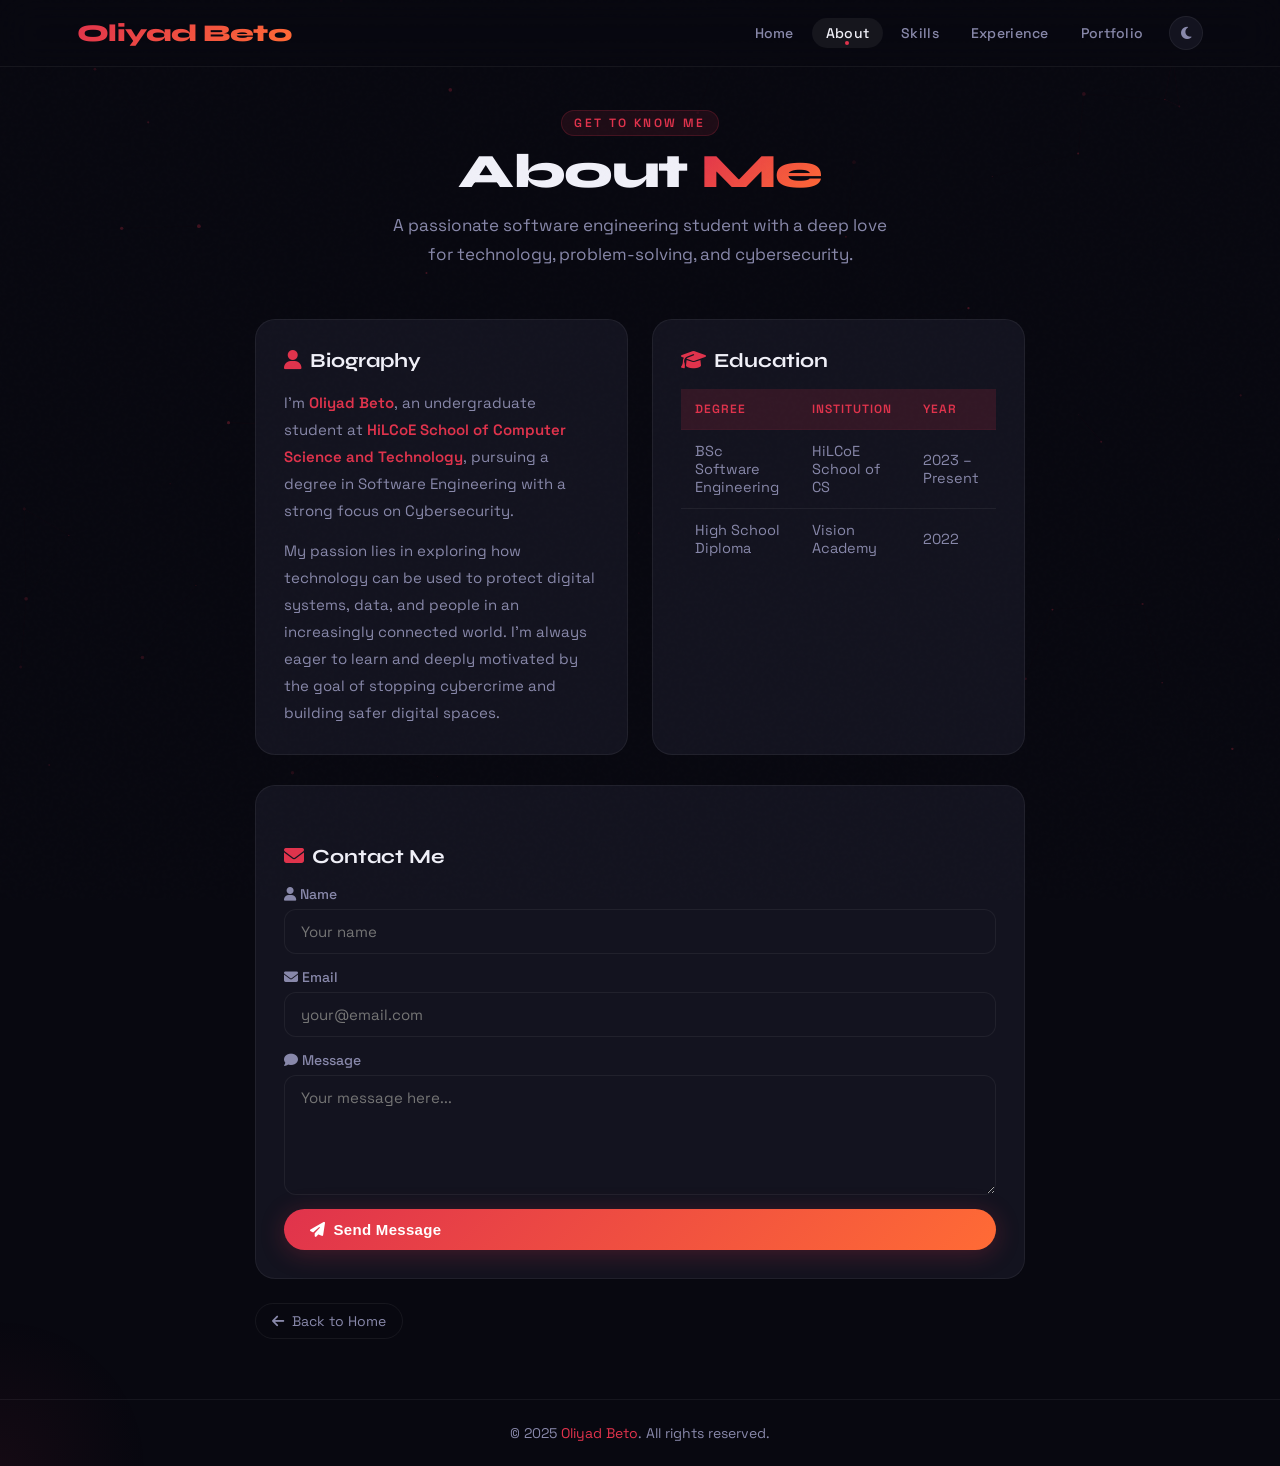
==== about.html @ 138023f1 "Initial commit - portfolio website" ====
<!DOCTYPE html>
<html lang="en">
<head>
  <meta charset="UTF-8">
  <meta name="viewport" content="width=device-width, initial-scale=1.0">
  <title>About — Oliyad Beto</title>
  <link rel="stylesheet" href="https://cdnjs.cloudflare.com/ajax/libs/font-awesome/6.4.2/css/all.min.css">
  <link rel="stylesheet" href="style.css">
</head>
<body>

<canvas id="particles-canvas"></canvas>

<header id="main-header">
  <a href="index.html" class="logo">Oliyad Beto</a>
  <nav>
    <a href="index.html">Home</a>
    <a href="about.html" class="active">About</a>
    <a href="skills.html">Skills</a>
    <a href="experience.html">Experience</a>
    <a href="portfolio.html">Portfolio</a>
    <button class="toggle-mode-btn" id="theme-toggle" aria-label="Toggle theme">
      <i class="fa-solid fa-moon"></i>
    </button>
  </nav>
</header>

<main>
  <div class="page-section">
    <div class="page-header">
      <span class="tag">Get to know me</span>
      <h1>About <span>Me</span></h1>
      <p>A passionate software engineering student with a deep love for technology, problem-solving, and cybersecurity.</p>
    </div>

    <div class="bio-edu-grid">
      <div class="card reveal" style="animation-delay:0.1s">
        <h2><i class="fa-solid fa-user"></i> Biography</h2>
        <p>I'm <span class="highlight">Oliyad Beto</span>, an undergraduate student at <span class="highlight">HiLCoE School of Computer Science and Technology</span>, pursuing a degree in Software Engineering with a strong focus on Cybersecurity.</p>
        <br>
        <p>My passion lies in exploring how technology can be used to protect digital systems, data, and people in an increasingly connected world. I'm always eager to learn and deeply motivated by the goal of stopping cybercrime and building safer digital spaces.</p>
      </div>

      <div class="card reveal" style="animation-delay:0.2s">
        <h2><i class="fa-solid fa-graduation-cap"></i> Education</h2>
        <table>
          <thead>
            <tr><th>Degree</th><th>Institution</th><th>Year</th></tr>
          </thead>
          <tbody>
            <tr>
              <td>BSc Software Engineering</td>
              <td>HiLCoE School of CS</td>
              <td>2023 – Present</td>
            </tr>
            <tr>
              <td>High School Diploma</td>
              <td>Vision Academy</td>
              <td>2022</td>
            </tr>
          </tbody>
        </table>
      </div>
    </div>

    <div class="card reveal" style="animation-delay:0.3s">
      <h2 class="contact-title"><i class="fa-solid fa-envelope"></i> Contact Me</h2>
      <form action="#" method="post" class="contact-form">
        <label for="name"><i class="fa-solid fa-user"></i> Name</label>
        <input type="text" id="name" name="name" placeholder="Your name" required>

        <label for="email"><i class="fa-solid fa-envelope"></i> Email</label>
        <input type="email" id="email" name="email" placeholder="your@email.com" required>

        <label for="message"><i class="fa-solid fa-comment"></i> Message</label>
        <textarea id="message" name="message" placeholder="Your message here..." required></textarea>

        <button type="submit" class="btn btn-primary" style="border:none; cursor:pointer;">
          <i class="fa-solid fa-paper-plane"></i> Send Message
        </button>
      </form>
    </div>

    <a href="index.html" class="back-btn"><i class="fa-solid fa-arrow-left"></i> Back to Home</a>
  </div>
</main>

<footer>
  <p>&copy; 2025 <span>Oliyad Beto</span>. All rights reserved.</p>
</footer>

<script src="app.js"></script>
</body>
</html>
---- style.css ----
@import url('https://fonts.googleapis.com/css2?family=Space+Grotesk:wght@300;400;500;600;700&family=Syne:wght@400;600;700;800&display=swap');

*, *::before, *::after {
  margin: 0; padding: 0;
  box-sizing: border-box;
  text-decoration: none;
  border: none; outline: none;
}

:root {
  --bg: #080810;
  --surface: #0f0f1a;
  --card: #13131f;
  --border: rgba(255,255,255,0.06);
  --accent: #e0334c;
  --accent2: #ff6b35;
  --accent-glow: rgba(224,51,76,0.25);
  --text: #f0f0f8;
  --text-muted: #8888aa;
  --grad: linear-gradient(135deg, #e0334c, #ff6b35);
}

html { scroll-behavior: smooth; font-size: 62.5%; }

body {
  background: var(--bg);
  color: var(--text);
  font-family: 'Space Grotesk', sans-serif;
  min-height: 100vh;
  overflow-x: hidden;
}

/* ── CANVAS PARTICLES ── */
#particles-canvas {
  position: fixed;
  top: 0; left: 0;
  width: 100%; height: 100%;
  pointer-events: none;
  z-index: 0;
  opacity: 0.45;
}

/* ── NOISE OVERLAY ── */
body::before {
  content: '';
  position: fixed;
  inset: 0;
  background-image: url("data:image/svg+xml,%3Csvg viewBox='0 0 256 256' xmlns='http://www.w3.org/2000/svg'%3E%3Cfilter id='noise'%3E%3CfeTurbulence type='fractalNoise' baseFrequency='0.9' numOctaves='4' stitchTiles='stitch'/%3E%3C/filter%3E%3Crect width='100%25' height='100%25' filter='url(%23noise)' opacity='0.04'/%3E%3C/svg%3E");
  pointer-events: none;
  z-index: 1;
  opacity: 0.3;
}

/* ── HEADER ── */
header {
  position: fixed;
  top: 0; left: 0; width: 100%;
  padding: 1.6rem 6%;
  background: rgba(8,8,16,0.75);
  backdrop-filter: blur(20px);
  -webkit-backdrop-filter: blur(20px);
  border-bottom: 1px solid var(--border);
  display: flex;
  justify-content: space-between;
  align-items: center;
  z-index: 1000;
  transition: padding 0.3s;
}

header.scrolled {
  padding: 1.2rem 6%;
  background: rgba(8,8,16,0.95);
}

.logo {
  font-family: 'Syne', sans-serif;
  font-size: 2.4rem;
  font-weight: 800;
  background: var(--grad);
  -webkit-background-clip: text;
  -webkit-text-fill-color: transparent;
  background-clip: text;
  letter-spacing: -0.02em;
  cursor: pointer;
  transition: opacity 0.2s;
}
.logo:hover { opacity: 0.85; }

nav {
  display: flex;
  align-items: center;
  gap: 0.4rem;
}

nav a {
  font-size: 1.4rem;
  font-weight: 500;
  color: var(--text-muted);
  padding: 0.6rem 1.4rem;
  border-radius: 3rem;
  letter-spacing: 0.02em;
  transition: color 0.25s, background 0.25s;
  position: relative;
}

nav a:hover, nav a.active {
  color: var(--text);
  background: rgba(255,255,255,0.06);
}

nav a.active::after {
  content: '';
  position: absolute;
  bottom: 0.3rem; left: 50%;
  transform: translateX(-50%);
  width: 4px; height: 4px;
  background: var(--accent);
  border-radius: 50%;
}

/* ── TOGGLE BTN ── */
.toggle-mode-btn {
  display: inline-flex;
  justify-content: center;
  align-items: center;
  width: 3.4rem; height: 3.4rem;
  background: var(--card);
  color: var(--text-muted);
  border: 1px solid var(--border);
  border-radius: 50%;
  font-size: 1.4rem;
  cursor: pointer;
  margin-left: 0.8rem;
  transition: all 0.25s;
}
.toggle-mode-btn:hover {
  border-color: var(--accent);
  color: var(--accent);
  transform: rotate(20deg);
}

/* ── SECTIONS ── */
section { position: relative; z-index: 2; }

/* ── HOME ── */
.home {
  min-height: 100vh;
  display: flex;
  justify-content: center;
  align-items: center;
  gap: 8rem;
  padding: 10rem 9% 6rem;
}

.home-img {
  flex-shrink: 0;
  position: relative;
}

.home-img::before {
  content: '';
  position: absolute;
  inset: -12px;
  border-radius: 50%;
  background: conic-gradient(from 0deg, var(--accent), var(--accent2), transparent, var(--accent));
  animation: spin-ring 4s linear infinite;
  z-index: -1;
}

.home-img::after {
  content: '';
  position: absolute;
  inset: -2px;
  border-radius: 50%;
  background: var(--bg);
  z-index: -1;
}

@keyframes spin-ring {
  to { transform: rotate(360deg); }
}

.home-img img {
  width: 30rem;
  height: 30rem;
  border-radius: 50%;
  object-fit: cover;
  object-position: center top;
  display: block;
  filter: brightness(1.05) contrast(1.05);
  animation: float 6s ease-in-out infinite;
}

@keyframes float {
  0%, 100% { transform: translateY(0); }
  50% { transform: translateY(-14px); }
}

.home-content { max-width: 580px; }

.home-content .eyebrow {
  font-size: 1.2rem;
  letter-spacing: 0.22em;
  text-transform: uppercase;
  color: var(--accent);
  font-weight: 600;
  margin-bottom: 1.2rem;
  opacity: 0;
  animation: fadeUp 0.6s 0.2s forwards;
}

.home-content h1 {
  font-family: 'Syne', sans-serif;
  font-size: 5.6rem;
  font-weight: 800;
  line-height: 1.1;
  letter-spacing: -0.03em;
  margin-bottom: 1.6rem;
  opacity: 0;
  animation: fadeUp 0.6s 0.35s forwards;
}

.home-content h1 span { background: var(--grad); -webkit-background-clip: text; -webkit-text-fill-color: transparent; background-clip: text; }

.text {
  font-family: 'Syne', sans-serif;
  font-size: 2.4rem;
  font-weight: 600;
  margin-bottom: 2rem;
  color: var(--text-muted);
  opacity: 0;
  animation: fadeUp 0.6s 0.5s forwards;
}

.text span { color: var(--text); }
.text span::before {
  content: 'UI/UX Designer';
  color: var(--accent);
  animation: words 20s infinite;
}

@keyframes words {
  0%,18%   { content: 'UI/UX Designer'; }
  20%,38%  { content: 'Software Engineer'; }
  40%,58%  { content: 'Web Developer'; }
  60%,78%  { content: 'Aspiring Developer'; }
  80%,100% { content: 'Freelancer'; }
}

.home-content p {
  font-size: 1.6rem;
  line-height: 1.7;
  color: var(--text-muted);
  margin-bottom: 1rem;
  opacity: 0;
  animation: fadeUp 0.6s 0.65s forwards;
}

.info-grid {
  display: grid;
  grid-template-columns: 1fr 1fr;
  gap: 0.8rem 2rem;
  margin: 2rem 0;
  opacity: 0;
  animation: fadeUp 0.6s 0.8s forwards;
}

.info-item {
  display: flex;
  align-items: center;
  gap: 0.8rem;
  font-size: 1.4rem;
  color: var(--text-muted);
}

.info-item i { color: var(--accent); font-size: 1.4rem; width: 1.6rem; }
.info-item a { color: var(--text-muted); transition: color 0.2s; }
.info-item a:hover { color: var(--accent); }

.skill-pills {
  display: flex;
  flex-wrap: wrap;
  gap: 0.8rem;
  margin: 2rem 0;
  opacity: 0;
  animation: fadeUp 0.6s 0.95s forwards;
}

.pill {
  display: inline-flex;
  align-items: center;
  gap: 0.6rem;
  padding: 0.5rem 1.2rem;
  background: rgba(224,51,76,0.1);
  border: 1px solid rgba(224,51,76,0.2);
  border-radius: 3rem;
  font-size: 1.3rem;
  color: var(--text);
  transition: all 0.25s;
}
.pill:hover { background: rgba(224,51,76,0.2); border-color: var(--accent); transform: translateY(-2px); }
.pill i { color: var(--accent); font-size: 1.4rem; }

.icons {
  display: flex;
  gap: 1.2rem;
  margin: 2rem 0;
  opacity: 0;
  animation: fadeUp 0.6s 1.1s forwards;
}

.icons a {
  display: inline-flex;
  justify-content: center;
  align-items: center;
  width: 4.2rem; height: 4.2rem;
  background: var(--card);
  border: 1px solid var(--border);
  border-radius: 50%;
  font-size: 1.8rem;
  color: var(--text-muted);
  transition: all 0.3s;
}
.icons a:hover {
  background: var(--accent);
  border-color: var(--accent);
  color: white;
  transform: translateY(-4px);
  box-shadow: 0 8px 24px var(--accent-glow);
}

.btn-group {
  display: flex;
  gap: 1.2rem;
  flex-wrap: wrap;
  opacity: 0;
  animation: fadeUp 0.6s 1.25s forwards;
}

.btn {
  display: inline-flex;
  align-items: center;
  gap: 0.8rem;
  padding: 1.2rem 2.6rem;
  font-size: 1.5rem;
  font-weight: 600;
  border-radius: 4rem;
  cursor: pointer;
  transition: all 0.3s;
  letter-spacing: 0.02em;
}

.btn-primary {
  background: var(--grad);
  color: white;
  box-shadow: 0 4px 24px var(--accent-glow);
}
.btn-primary:hover { transform: translateY(-3px); box-shadow: 0 8px 32px var(--accent-glow); opacity: 0.9; }

.btn-outline {
  background: transparent;
  color: var(--text);
  border: 1px solid var(--border);
}
.btn-outline:hover { border-color: var(--accent); color: var(--accent); transform: translateY(-3px); }

/* ── INNER PAGES ── */
.page-section {
  min-height: 100vh;
  padding: 11rem 9% 6rem;
  max-width: 1000px;
  margin: 0 auto;
}

.page-header {
  text-align: center;
  margin-bottom: 5rem;
  opacity: 0;
  animation: fadeUp 0.7s 0.1s forwards;
}

.page-header .tag {
  display: inline-block;
  font-size: 1.2rem;
  letter-spacing: 0.2em;
  text-transform: uppercase;
  color: var(--accent);
  font-weight: 600;
  margin-bottom: 1rem;
  padding: 0.4rem 1.2rem;
  background: rgba(224,51,76,0.1);
  border-radius: 3rem;
  border: 1px solid rgba(224,51,76,0.2);
}

.page-header h1 {
  font-family: 'Syne', sans-serif;
  font-size: 4.8rem;
  font-weight: 800;
  letter-spacing: -0.03em;
  line-height: 1.1;
  margin-bottom: 1.2rem;
}

.page-header h1 span { background: var(--grad); -webkit-background-clip: text; -webkit-text-fill-color: transparent; background-clip: text; }

.page-header p { font-size: 1.7rem; color: var(--text-muted); max-width: 520px; margin: 0 auto; line-height: 1.7; }

/* ── CARDS ── */
.card {
  background: var(--card);
  border: 1px solid var(--border);
  border-radius: 2rem;
  padding: 2.8rem;
  transition: transform 0.3s, border-color 0.3s, box-shadow 0.3s;
  opacity: 0;
  animation: fadeUp 0.6s forwards;
}
.card:hover {
  transform: translateY(-6px);
  border-color: rgba(224,51,76,0.3);
  box-shadow: 0 20px 60px rgba(0,0,0,0.3);
}

/* ── ABOUT ── */
.bio-edu-grid {
  display: grid;
  grid-template-columns: 1fr 1fr;
  gap: 2.4rem;
  margin-bottom: 3rem;
}

.card h2 {
  font-family: 'Syne', sans-serif;
  font-size: 2rem;
  font-weight: 700;
  color: var(--text);
  margin-bottom: 1.6rem;
  display: flex;
  align-items: center;
  gap: 0.8rem;
}
.card h2 i { color: var(--accent); }

.card p {
  font-size: 1.5rem;
  line-height: 1.8;
  color: var(--text-muted);
}

.highlight { color: var(--accent); font-weight: 600; }

/* ── TABLE ── */
table {
  width: 100%;
  border-collapse: collapse;
  font-size: 1.4rem;
}

th {
  background: rgba(224,51,76,0.15);
  color: var(--accent);
  font-weight: 600;
  text-align: left;
  padding: 1.2rem 1.4rem;
  font-size: 1.2rem;
  letter-spacing: 0.08em;
  text-transform: uppercase;
  border-bottom: 1px solid rgba(224,51,76,0.2);
}

td {
  padding: 1.2rem 1.4rem;
  color: var(--text-muted);
  border-bottom: 1px solid var(--border);
  font-size: 1.45rem;
}

tr:last-child td { border-bottom: none; }
tr:hover td { background: rgba(255,255,255,0.02); color: var(--text); }

/* ── CONTACT FORM ── */
.contact-title {
  font-family: 'Syne', sans-serif;
  font-size: 2.4rem;
  font-weight: 700;
  color: var(--text);
  margin: 3rem 0 1.6rem;
  display: flex;
  align-items: center;
  gap: 0.8rem;
}
.contact-title i { color: var(--accent); }

.contact-form {
  display: flex;
  flex-direction: column;
  gap: 1.4rem;
}

.contact-form label {
  font-size: 1.4rem;
  color: var(--text-muted);
  font-weight: 500;
  margin-bottom: -0.8rem;
}

.contact-form input,
.contact-form textarea {
  padding: 1.2rem 1.6rem;
  background: var(--card);
  border: 1px solid var(--border);
  border-radius: 1.2rem;
  font-size: 1.5rem;
  color: var(--text);
  font-family: 'Space Grotesk', sans-serif;
  transition: border-color 0.25s, box-shadow 0.25s;
  resize: vertical;
}
.contact-form input:focus,
.contact-form textarea:focus {
  border-color: var(--accent);
  box-shadow: 0 0 0 3px var(--accent-glow);
}
.contact-form textarea { min-height: 120px; }

/* ── SKILLS ── */
.skills-grid-2col {
  display: grid;
  grid-template-columns: 1fr 1fr;
  gap: 2.4rem;
  margin-bottom: 3rem;
}

.skill-list { list-style: none; }
.skill-list li {
  display: flex;
  align-items: center;
  gap: 1rem;
  padding: 1rem 0;
  font-size: 1.5rem;
  color: var(--text-muted);
  border-bottom: 1px solid var(--border);
  transition: color 0.2s;
}
.skill-list li:hover { color: var(--text); }
.skill-list li i { color: var(--accent); font-size: 1.8rem; width: 2.4rem; }

.skill-bar-wrap { margin-bottom: 2rem; }
.skill-bar-wrap .label {
  display: flex;
  justify-content: space-between;
  font-size: 1.4rem;
  font-weight: 500;
  color: var(--text);
  margin-bottom: 0.8rem;
}
.bar-track {
  width: 100%; height: 6px;
  background: rgba(255,255,255,0.06);
  border-radius: 3px;
  overflow: hidden;
}
.bar-fill {
  height: 100%;
  border-radius: 3px;
  background: var(--grad);
  width: 0;
  transition: width 1.2s cubic-bezier(.4,0,.2,1);
}

/* ── PORTFOLIO / PROJECTS ── */
.project-grid {
  display: grid;
  grid-template-columns: repeat(2, 1fr);
  gap: 2.4rem;
}

.project-card {
  background: var(--card);
  border: 1px solid var(--border);
  border-radius: 2rem;
  overflow: hidden;
  transition: transform 0.3s, border-color 0.3s, box-shadow 0.3s;
  opacity: 0;
  animation: fadeUp 0.6s forwards;
}
.project-card:hover {
  transform: translateY(-8px);
  border-color: rgba(224,51,76,0.35);
  box-shadow: 0 24px 60px rgba(0,0,0,0.35);
}

.project-card .img-wrap {
  position: relative;
  overflow: hidden;
}
.project-card img {
  width: 100%; height: 200px;
  object-fit: cover;
  display: block;
  transition: transform 0.5s;
}
.project-card:hover img { transform: scale(1.06); }

.project-card .overlay {
  position: absolute;
  inset: 0;
  background: linear-gradient(to top, rgba(8,8,16,0.85), transparent);
}

.project-card .body {
  padding: 2rem 2rem 2.4rem;
}

.project-card h2 {
  font-family: 'Syne', sans-serif;
  font-size: 2rem;
  font-weight: 700;
  color: var(--text);
  margin-bottom: 0.8rem;
}

.project-card p {
  font-size: 1.45rem;
  line-height: 1.7;
  color: var(--text-muted);
  margin-bottom: 1.6rem;
}

.project-tags {
  display: flex;
  flex-wrap: wrap;
  gap: 0.6rem;
  margin-bottom: 1.6rem;
}

.tag-chip {
  font-size: 1.1rem;
  padding: 0.3rem 0.9rem;
  background: rgba(224,51,76,0.1);
  border: 1px solid rgba(224,51,76,0.2);
  border-radius: 3rem;
  color: var(--accent);
  font-weight: 500;
}

/* ── EXPERIENCE ── */
.timeline { position: relative; padding-left: 3rem; }
.timeline::before {
  content: '';
  position: absolute;
  left: 0.6rem; top: 0.4rem; bottom: 0;
  width: 2px;
  background: linear-gradient(to bottom, var(--accent), transparent);
}

.timeline-item {
  position: relative;
  margin-bottom: 3.2rem;
  opacity: 0;
  animation: fadeUp 0.6s forwards;
}

.timeline-item::before {
  content: '';
  position: absolute;
  left: -2.4rem;
  top: 0.6rem;
  width: 10px; height: 10px;
  background: var(--accent);
  border-radius: 50%;
  box-shadow: 0 0 0 4px var(--accent-glow);
}

.timeline-item .period {
  font-size: 1.2rem;
  letter-spacing: 0.1em;
  color: var(--accent);
  font-weight: 600;
  text-transform: uppercase;
  margin-bottom: 0.4rem;
}

.timeline-item h3 {
  font-family: 'Syne', sans-serif;
  font-size: 1.9rem;
  font-weight: 700;
  color: var(--text);
  margin-bottom: 0.2rem;
}

.timeline-item .company {
  font-size: 1.4rem;
  color: var(--text-muted);
  margin-bottom: 0.8rem;
}

.timeline-item p {
  font-size: 1.45rem;
  line-height: 1.7;
  color: var(--text-muted);
}

/* ── TESTIMONIALS ── */
.testimonials-grid {
  display: grid;
  grid-template-columns: 1fr 1fr;
  gap: 2rem;
  margin-top: 3rem;
}

blockquote {
  background: var(--card);
  border: 1px solid var(--border);
  border-left: 3px solid var(--accent);
  border-radius: 1.6rem;
  padding: 2rem 2.4rem;
  font-size: 1.5rem;
  line-height: 1.7;
  color: var(--text-muted);
  font-style: italic;
  transition: border-color 0.3s, transform 0.3s;
}
blockquote:hover { border-color: var(--accent); transform: translateY(-4px); }
blockquote footer {
  font-size: 1.3rem;
  color: var(--accent);
  font-style: normal;
  font-weight: 600;
  margin-top: 1rem;
  text-align: right;
}

/* ── FOOTER ── */
footer {
  position: relative;
  z-index: 2;
  text-align: center;
  padding: 2.4rem;
  border-top: 1px solid var(--border);
  font-size: 1.4rem;
  color: var(--text-muted);
}

footer span { color: var(--accent); }

/* ── BACK BTN ── */
.back-btn {
  display: inline-flex;
  align-items: center;
  gap: 0.8rem;
  font-size: 1.4rem;
  color: var(--text-muted);
  margin-top: 2.4rem;
  padding: 0.8rem 1.6rem;
  border: 1px solid var(--border);
  border-radius: 3rem;
  transition: all 0.25s;
}
.back-btn:hover { color: var(--accent); border-color: var(--accent); transform: translateX(-4px); }

/* ── ANIMATIONS ── */
@keyframes fadeUp {
  from { opacity: 0; transform: translateY(24px); }
  to   { opacity: 1; transform: translateY(0); }
}

.reveal {
  opacity: 0;
  transform: translateY(30px);
  transition: opacity 0.7s ease, transform 0.7s ease;
}
.reveal.visible {
  opacity: 1;
  transform: none;
}

/* ── LIGHT MODE ── */
body.light-mode {
  --bg: #f4f4f8;
  --surface: #ffffff;
  --card: #ffffff;
  --border: rgba(0,0,0,0.08);
  --text: #111118;
  --text-muted: #666680;
}

body.light-mode header {
  background: rgba(244,244,248,0.85);
  border-bottom-color: rgba(0,0,0,0.08);
}

body.light-mode #particles-canvas { opacity: 0.2; }

/* ── RESPONSIVE ── */
@media (max-width: 900px) {
  .home { flex-direction: column; gap: 4rem; text-align: center; padding-top: 12rem; }
  .home-img img { width: 22rem; height: 22rem; }
  .home-content h1 { font-size: 4rem; }
  .info-grid { grid-template-columns: 1fr; }
  .icons { justify-content: center; }
  .btn-group { justify-content: center; }
  .bio-edu-grid, .skills-grid-2col, .project-grid, .testimonials-grid { grid-template-columns: 1fr; }
  nav a { font-size: 1.2rem; padding: 0.5rem 1rem; }
}
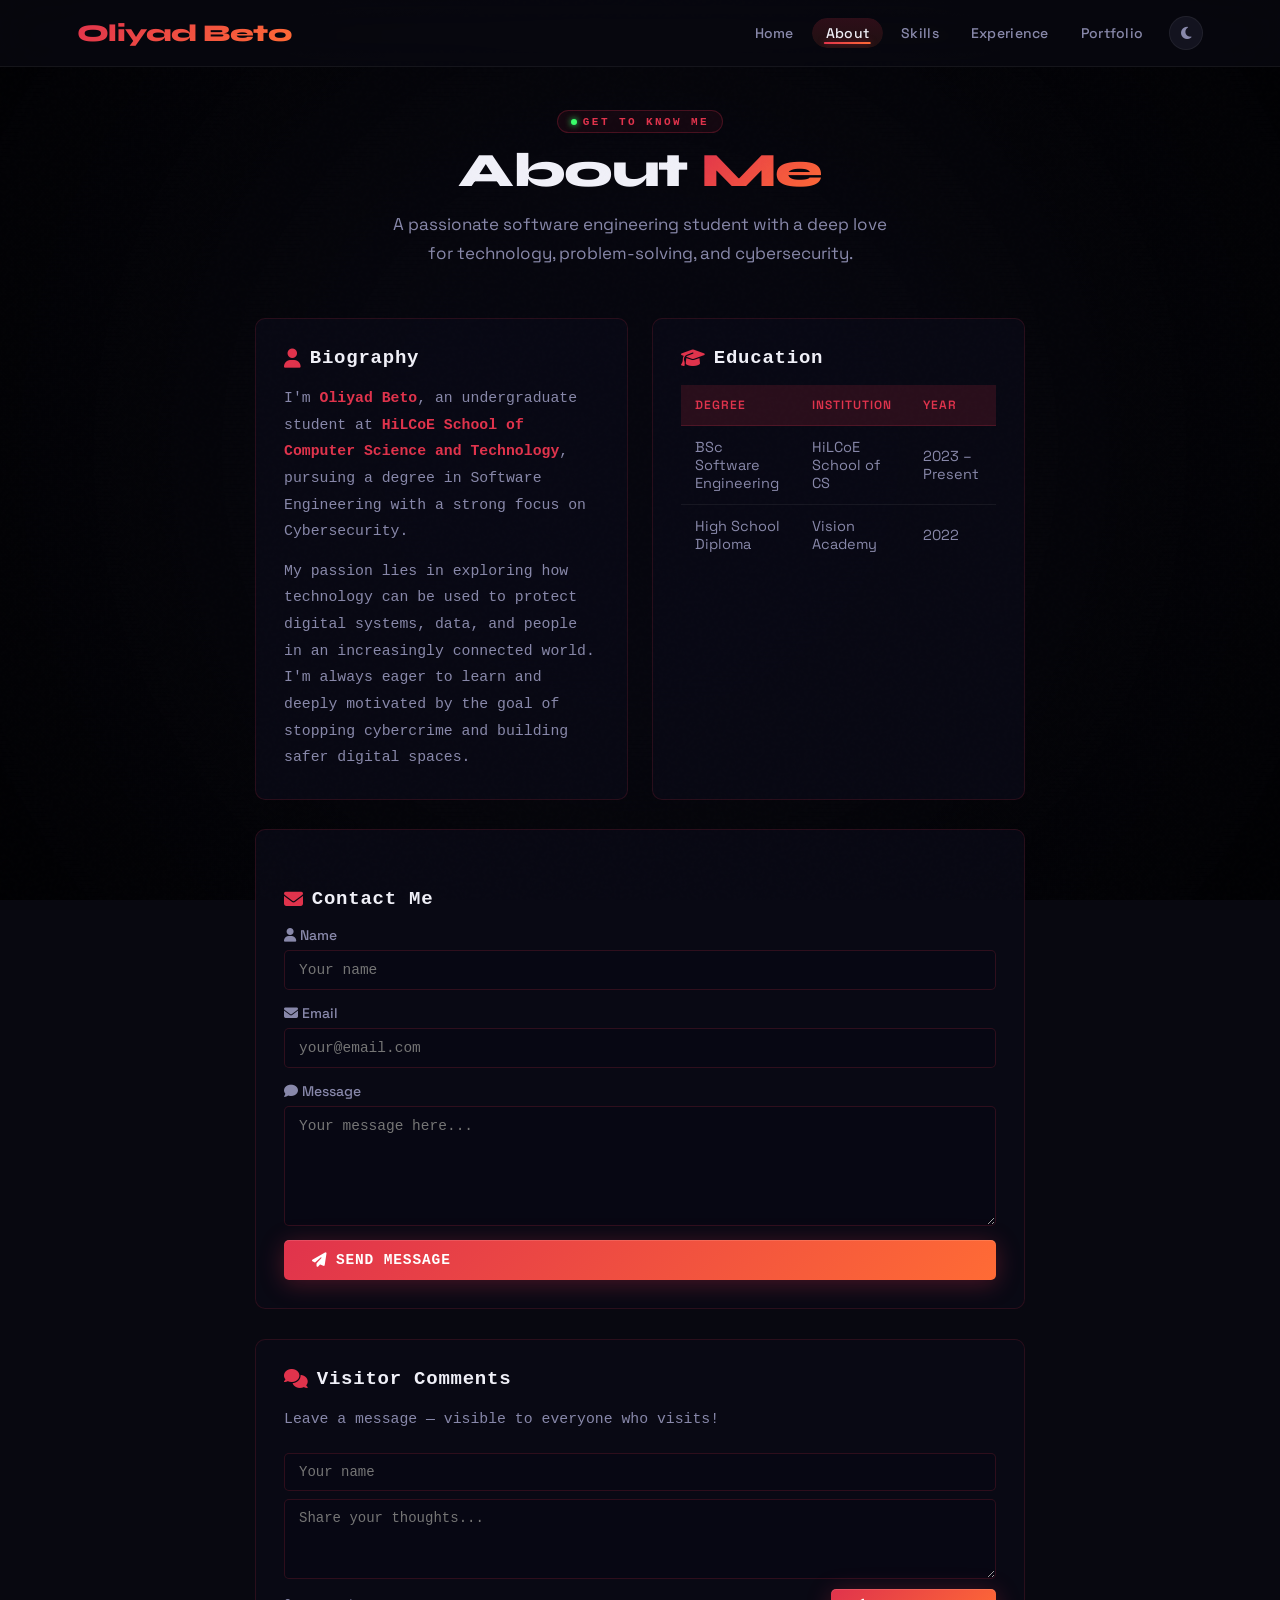
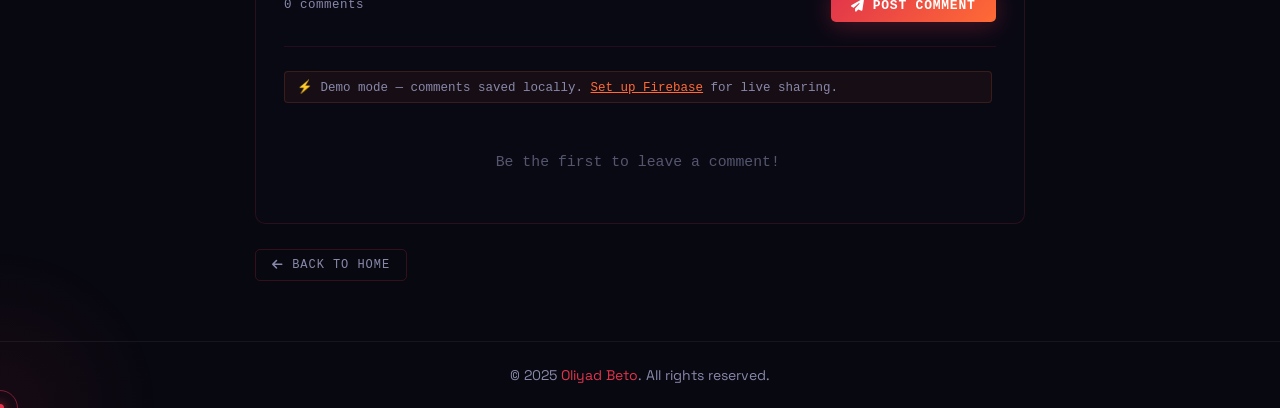
==== commit ef386a62: "Portfolio 3.0 release" ====
--- a/about.html
+++ b/about.html
@@ -81,6 +81,30 @@
       </form>
     </div>
 
+    <!-- ── LIVE COMMENTS SECTION ── -->
+    <div class="card reveal comments-section" style="animation-delay:0.4s; margin-top:3rem;">
+      <h2><i class="fa-solid fa-comments"></i> Visitor Comments</h2>
+      <p class="card-sub">Leave a message — visible to everyone who visits!</p>
+
+      <form id="comment-form" class="comment-form" autocomplete="off">
+        <div class="comment-inputs">
+          <input type="text" id="c-name" maxlength="40" placeholder="Your name" required>
+          <textarea id="c-message" maxlength="400" placeholder="Share your thoughts..." required rows="3"></textarea>
+        </div>
+        <div class="comment-form-footer">
+          <span id="comment-count" class="comment-count">0 comments</span>
+          <button type="submit" class="btn btn-primary" style="border:none; cursor:pointer; padding:0.9rem 2rem; font-size:1.3rem;">
+            <i class="fa-solid fa-paper-plane"></i> Post Comment
+          </button>
+        </div>
+        <div id="comment-status" class="comment-status" style="display:none;"></div>
+      </form>
+
+      <div id="comments-list" class="comments-list">
+        <p class="no-comments">Loading comments...</p>
+      </div>
+    </div>
+
     <a href="index.html" class="back-btn"><i class="fa-solid fa-arrow-left"></i> Back to Home</a>
   </div>
 </main>
@@ -90,5 +114,6 @@
 </footer>
 
 <script src="app.js"></script>
+<script src="comments.js"></script>
 </body>
 </html>
--- a/style.css
+++ b/style.css
@@ -30,15 +30,7 @@
   overflow-x: hidden;
 }
 
-/* ── CANVAS PARTICLES ── */
-#particles-canvas {
-  position: fixed;
-  top: 0; left: 0;
-  width: 100%; height: 100%;
-  pointer-events: none;
-  z-index: 0;
-  opacity: 0.45;
-}
+
 
 /* ── NOISE OVERLAY ── */
 body::before {
@@ -103,19 +95,45 @@
   position: relative;
 }
 
-nav a:hover, nav a.active {
-  color: var(--text);
-  background: rgba(255,255,255,0.06);
-}
-
+nav a:hover { color: var(--text); }
+nav a.active { color: var(--text); }
+
+/* Scan-fill background — sweeps top→bottom on hover */
+nav a::before {
+  content: '';
+  position: absolute;
+  inset: 0;
+  background: linear-gradient(
+    to bottom,
+    rgba(224,51,76,0.18) 0%,
+    rgba(255,107,53,0.10) 100%
+  );
+  transform: scaleY(0);
+  transform-origin: top center;
+  transition: transform 0.32s cubic-bezier(0.4, 0, 0.2, 1);
+  z-index: -1;
+  border-radius: inherit;
+}
+nav a:hover::before,
+nav a.active::before {
+  transform: scaleY(1);
+}
+
+/* Underline that slides in after the scan (delayed) */
+nav a::after {
+  content: '';
+  position: absolute;
+  bottom: 4px; left: 50%;
+  width: 0; height: 2px;
+  background: var(--grad);
+  border-radius: 2px;
+  transform: translateX(-50%);
+  transition: width 0.28s ease 0.18s;
+  box-shadow: 0 0 6px rgba(224,51,76,0.5);
+}
+nav a:hover::after,
 nav a.active::after {
-  content: '';
-  position: absolute;
-  bottom: 0.3rem; left: 50%;
-  transform: translateX(-50%);
-  width: 4px; height: 4px;
-  background: var(--accent);
-  border-radius: 50%;
+  width: 65%;
 }
 
 /* ── TOGGLE BTN ── */
@@ -152,32 +170,142 @@
   padding: 10rem 9% 6rem;
 }
 
+/* ── 3D PROFILE PICTURE ── */
 .home-img {
   flex-shrink: 0;
   position: relative;
-}
-
+  perspective: 800px;
+  cursor: pointer;
+}
+
+/* Outer spinning conic ring */
 .home-img::before {
   content: '';
   position: absolute;
-  inset: -12px;
+  inset: -18px;
   border-radius: 50%;
-  background: conic-gradient(from 0deg, var(--accent), var(--accent2), transparent, var(--accent));
-  animation: spin-ring 4s linear infinite;
-  z-index: -1;
-}
-
+  background: conic-gradient(
+    from 0deg,
+    var(--accent),
+    var(--accent2),
+    #ff9966,
+    var(--accent2),
+    var(--accent),
+    transparent 60%,
+    var(--accent)
+  );
+  animation: spin-ring 3s linear infinite;
+  z-index: 0;
+  filter: blur(2px);
+}
+
+/* Inner gap ring */
 .home-img::after {
   content: '';
   position: absolute;
-  inset: -2px;
+  inset: -4px;
   border-radius: 50%;
   background: var(--bg);
-  z-index: -1;
+  z-index: 1;
+  box-shadow:
+    inset 0 0 30px rgba(224,51,76,0.15),
+    0 0 40px rgba(224,51,76,0.12);
 }
 
 @keyframes spin-ring {
   to { transform: rotate(360deg); }
+}
+
+/* Second counter-spinning ring */
+.home-img .ring2 {
+  position: absolute;
+  inset: -32px;
+  border-radius: 50%;
+  border: 2px solid transparent;
+  background:
+    linear-gradient(var(--bg), var(--bg)) padding-box,
+    conic-gradient(from 180deg, transparent 40%, var(--accent2), var(--accent), transparent 80%) border-box;
+  animation: spin-ring-rev 5s linear infinite;
+  z-index: -1;
+}
+
+@keyframes spin-ring-rev {
+  to { transform: rotate(-360deg); }
+}
+
+/* Third pulsing glow ring */
+.home-img .ring3 {
+  position: absolute;
+  inset: -48px;
+  border-radius: 50%;
+  border: 1px solid rgba(224, 51, 76, 0.25);
+  animation: pulse-ring 2.5s ease-in-out infinite;
+  z-index: -2;
+}
+
+@keyframes pulse-ring {
+  0%, 100% { opacity: 0.3; transform: scale(1); }
+  50%       { opacity: 1;   transform: scale(1.04); box-shadow: 0 0 40px rgba(255,107,53,0.4), 0 0 80px rgba(224,51,76,0.2); }
+}
+
+/* Holographic shimmer overlay on the image */
+.home-img .shimmer-wrap {
+  position: absolute;
+  inset: 0;
+  border-radius: 50%;
+  z-index: 3;
+  overflow: hidden;
+  pointer-events: none;
+}
+
+.home-img .shimmer-wrap::before {
+  content: '';
+  position: absolute;
+  inset: -100%;
+  background: conic-gradient(
+    from 0deg,
+    transparent 0%,
+    rgba(255,255,255,0.08) 15%,
+    transparent 30%
+  );
+  animation: holo-spin 4s linear infinite;
+  border-radius: 50%;
+}
+
+@keyframes holo-spin {
+  to { transform: rotate(360deg); }
+}
+
+/* Floating orb glow beneath photo */
+.home-img .glow-orb {
+  position: absolute;
+  inset: 10px;
+  border-radius: 50%;
+  background: radial-gradient(circle at 35% 35%, rgba(255,107,53,0.28), transparent 65%),
+              radial-gradient(circle at 65% 70%, rgba(224,51,76,0.22), transparent 55%);
+  z-index: 2;
+  pointer-events: none;
+  animation: orb-breathe 4s ease-in-out infinite;
+}
+
+@keyframes orb-breathe {
+  0%, 100% { opacity: 0.6; transform: scale(0.98); }
+  50%       { opacity: 1;   transform: scale(1.02); }
+}
+
+/* 3D shadow depth */
+.home-img-inner {
+  position: relative;
+  transform-style: preserve-3d;
+  transition: transform 0.08s linear;
+  border-radius: 50%;
+  z-index: 2;
+  will-change: transform;
+  /* layered depth shadows */
+  filter:
+    drop-shadow(0 8px 16px rgba(0,0,0,0.5))
+    drop-shadow(0 20px 60px rgba(224,51,76,0.25))
+    drop-shadow(0 40px 100px rgba(255,107,53,0.15));
 }
 
 .home-img img {
@@ -187,73 +315,221 @@
   object-fit: cover;
   object-position: center top;
   display: block;
-  filter: brightness(1.05) contrast(1.05);
+  position: relative;
+  z-index: 2;
   animation: float 6s ease-in-out infinite;
+  transition: filter 0.4s ease;
 }
 
 @keyframes float {
-  0%, 100% { transform: translateY(0); }
-  50% { transform: translateY(-14px); }
+  0%, 100% { transform: translateY(0px) translateZ(0px); }
+  50%       { transform: translateY(-14px) translateZ(20px); }
 }
 
 .home-content { max-width: 580px; }
 
 .home-content .eyebrow {
-  font-size: 1.2rem;
-  letter-spacing: 0.22em;
+  display: inline-flex;
+  align-items: center;
+  gap: 0.7rem;
+  font-size: 1.1rem;
+  letter-spacing: 0.28em;
   text-transform: uppercase;
   color: var(--accent);
+  font-family: 'Courier New', monospace;
   font-weight: 600;
-  margin-bottom: 1.2rem;
+  margin-bottom: 1.8rem;
   opacity: 0;
   animation: fadeUp 0.6s 0.2s forwards;
+  background: rgba(224,51,76,0.06);
+  border: 1px solid rgba(224,51,76,0.2);
+  border-radius: 2rem;
+  padding: 0.5rem 1.4rem;
+}
+
+/* Pulsing status dot */
+.home-content .eyebrow::before {
+  content: '';
+  width: 7px;
+  height: 7px;
+  border-radius: 50%;
+  background: #39ff6a;
+  box-shadow: 0 0 8px #39ff6a, 0 0 16px rgba(57,255,106,0.4);
+  animation: status-pulse 1.4s ease-in-out infinite;
+  flex-shrink: 0;
+}
+
+@keyframes status-pulse {
+  0%,100% { opacity: 1; transform: scale(1); }
+  50%      { opacity: 0.5; transform: scale(0.75); }
 }
 
 .home-content h1 {
-  font-family: 'Syne', sans-serif;
-  font-size: 5.6rem;
-  font-weight: 800;
-  line-height: 1.1;
-  letter-spacing: -0.03em;
-  margin-bottom: 1.6rem;
+  margin-bottom: 0.6rem;
   opacity: 0;
   animation: fadeUp 0.6s 0.35s forwards;
-}
-
-.home-content h1 span { background: var(--grad); -webkit-background-clip: text; -webkit-text-fill-color: transparent; background-clip: text; }
+  position: relative;
+  line-height: 1;
+}
+
+/* "Hello, I'm" greeting — larger and brighter */
+.h1-greeting {
+  display: block;
+  font-family: 'Courier New', monospace;
+  font-size: 1.75rem;
+  font-weight: 600;
+  color: #39ff6a;
+  letter-spacing: 0.16em;
+  text-shadow: 0 0 12px rgba(57,255,106,0.7), 0 0 30px rgba(57,255,106,0.3);
+  margin-bottom: 0.4rem;
+  opacity: 1;
+}
+
+/* ── CYBER NAME GLITCH ── */
+.cyber-name {
+  display: block;
+  font-family: 'Syne', sans-serif;
+  font-size: 6.8rem;
+  font-weight: 900;
+  line-height: 0.9;
+  letter-spacing: -0.04em;
+  background: linear-gradient(120deg,
+    #fff 0%,
+    #ff9966 20%,
+    #e0334c 45%,
+    #ff6b35 65%,
+    #fff 85%,
+    #e0334c 100%);
+  background-size: 250% auto;
+  -webkit-background-clip: text;
+  -webkit-text-fill-color: transparent;
+  background-clip: text;
+  animation: name-shimmer 5s linear infinite;
+  position: relative;
+  cursor: default;
+  filter: drop-shadow(0 0 30px rgba(224,51,76,0.35)) drop-shadow(0 4px 20px rgba(0,0,0,0.5));
+}
+
+@keyframes name-shimmer {
+  0%   { background-position: 0% center; }
+  100% { background-position: 250% center; }
+}
+
+/* RGB split glitch — red channel ghost */
+.cyber-name::before {
+  content: attr(data-text);
+  position: absolute;
+  top: 0; left: 0;
+  font-family: 'Syne', sans-serif;
+  font-size: inherit;
+  font-weight: inherit;
+  letter-spacing: inherit;
+  background: none;
+  -webkit-text-fill-color: rgba(255, 20, 80, 0.85);
+  clip-path: polygon(0 0, 100% 0, 100% 42%, 0 42%);
+  animation: name-glitch-r 4.5s infinite;
+  pointer-events: none;
+}
+
+/* RGB split glitch — cyan channel ghost */
+.cyber-name::after {
+  content: attr(data-text);
+  position: absolute;
+  top: 0; left: 0;
+  font-family: 'Syne', sans-serif;
+  font-size: inherit;
+  font-weight: inherit;
+  letter-spacing: inherit;
+  background: none;
+  -webkit-text-fill-color: rgba(0, 210, 255, 0.75);
+  clip-path: polygon(0 58%, 100% 58%, 100% 100%, 0 100%);
+  animation: name-glitch-b 4.5s infinite 0.08s;
+  pointer-events: none;
+}
+
+@keyframes name-glitch-r {
+  0%, 87%, 100% { transform: none; opacity: 0; }
+  88%  { transform: translateX(-7px) skewX(-4deg); opacity: 1; }
+  89%  { transform: translateX(5px)  skewX(2deg);  opacity: 0.7; }
+  90%  { transform: translateX(-3px) skewX(-1deg); opacity: 1; }
+  90.5%{ transform: none; opacity: 0; }
+  /* second burst */
+  94%  { transform: translateX(-4px); opacity: 0.5; clip-path: polygon(0 25%, 100% 25%, 100% 35%, 0 35%); }
+  94.5%{ transform: none; opacity: 0; clip-path: polygon(0 0, 100% 0, 100% 42%, 0 42%); }
+}
+
+@keyframes name-glitch-b {
+  0%, 87%, 100% { transform: none; opacity: 0; }
+  88.2%{ transform: translateX(7px)  skewX(4deg);  opacity: 1; }
+  89.2%{ transform: translateX(-5px) skewX(-2deg); opacity: 0.6; }
+  90.2%{ transform: translateX(3px)  skewX(1deg);  opacity: 1; }
+  90.7%{ transform: none; opacity: 0; }
+  /* second burst */
+  94.2%{ transform: translateX(5px); opacity: 0.5; clip-path: polygon(0 65%, 100% 65%, 100% 75%, 0 75%); }
+  94.7%{ transform: none; opacity: 0; clip-path: polygon(0 58%, 100% 58%, 100% 100%, 0 100%); }
+}
+
+/* remove old span gradient rule — replaced by cyber-name */
+.home-content h1 > span:not(.h1-greeting):not(.cyber-name) {
+  background: var(--grad);
+  -webkit-background-clip: text;
+  -webkit-text-fill-color: transparent;
+  background-clip: text;
+}
 
 .text {
-  font-family: 'Syne', sans-serif;
-  font-size: 2.4rem;
+  font-family: 'Courier New', 'Courier', monospace;
+  font-size: 2.2rem;
   font-weight: 600;
-  margin-bottom: 2rem;
-  color: var(--text-muted);
+  margin-bottom: 1.6rem;
+  color: var(--text);
   opacity: 0;
   animation: fadeUp 0.6s 0.5s forwards;
-}
-
-.text span { color: var(--text); }
-.text span::before {
-  content: 'UI/UX Designer';
+  letter-spacing: 0.04em;
+}
+
+/* Terminal prompt prefix */
+.text .term-prompt {
   color: var(--accent);
-  animation: words 20s infinite;
-}
-
-@keyframes words {
-  0%,18%   { content: 'UI/UX Designer'; }
-  20%,38%  { content: 'Software Engineer'; }
-  40%,58%  { content: 'Web Developer'; }
-  60%,78%  { content: 'Aspiring Developer'; }
-  80%,100% { content: 'Freelancer'; }
+  margin-right: 0.5rem;
+  font-weight: 700;
+  text-shadow: 0 0 10px rgba(224,51,76,0.6);
+}
+
+/* The typed role text */
+.text .term-typed {
+  color: #ff9966;
+  text-shadow: 0 0 8px rgba(255,107,53,0.5);
+}
+
+/* Blinking block cursor */
+.text .term-cursor {
+  display: inline-block;
+  width: 0.6ch;
+  height: 1.1em;
+  background: var(--accent);
+  vertical-align: text-bottom;
+  margin-left: 2px;
+  animation: blink-cursor 0.75s step-end infinite;
+  box-shadow: 0 0 8px rgba(224,51,76,0.8);
+}
+
+@keyframes blink-cursor {
+  0%, 100% { opacity: 1; }
+  50%       { opacity: 0; }
 }
 
 .home-content p {
   font-size: 1.6rem;
-  line-height: 1.7;
-  color: var(--text-muted);
+  line-height: 1.8;
+  color: rgba(240,240,248,0.82);
   margin-bottom: 1rem;
   opacity: 0;
   animation: fadeUp 0.6s 0.65s forwards;
+  font-family: 'Courier New', monospace;
+  border-left: 2px solid rgba(224,51,76,0.45);
+  padding-left: 1.4rem;
+  max-width: 50ch;
 }
 
 .info-grid {
@@ -269,37 +545,143 @@
   display: flex;
   align-items: center;
   gap: 0.8rem;
-  font-size: 1.4rem;
-  color: var(--text-muted);
-}
-
-.info-item i { color: var(--accent); font-size: 1.4rem; width: 1.6rem; }
-.info-item a { color: var(--text-muted); transition: color 0.2s; }
+  font-size: 1.45rem;
+  color: rgba(240,240,248,0.75);
+}
+.info-item::before {
+  content: '>';
+  color: rgba(224,51,76,0.6);
+  font-size: 1.1rem;
+  flex-shrink: 0;
+}
+
+.info-item i { color: var(--accent); font-size: 1.5rem; width: 1.6rem; }
+.info-item a { color: rgba(240,240,248,0.75); transition: color 0.2s; }
 .info-item a:hover { color: var(--accent); }
 
-.skill-pills {
+/* ── HOME TECH ICON GRID ── */
+.home-tech-grid {
   display: flex;
   flex-wrap: wrap;
-  gap: 0.8rem;
+  gap: 1.2rem 1rem;
   margin: 2rem 0;
   opacity: 0;
   animation: fadeUp 0.6s 0.95s forwards;
 }
 
-.pill {
-  display: inline-flex;
+.home-tech-item {
+  display: flex;
+  flex-direction: column;
   align-items: center;
-  gap: 0.6rem;
-  padding: 0.5rem 1.2rem;
-  background: rgba(224,51,76,0.1);
-  border: 1px solid rgba(224,51,76,0.2);
-  border-radius: 3rem;
-  font-size: 1.3rem;
-  color: var(--text);
-  transition: all 0.25s;
-}
-.pill:hover { background: rgba(224,51,76,0.2); border-color: var(--accent); transform: translateY(-2px); }
-.pill i { color: var(--accent); font-size: 1.4rem; }
+  gap: 0.55rem;
+  cursor: default;
+}
+
+.home-tech-orb {
+  width: 52px;
+  height: 52px;
+  border-radius: 50%;
+  background: radial-gradient(circle at 35% 30%,
+    rgba(255,255,255,0.06) 0%,
+    rgba(10,10,28,0.92) 60%,
+    rgba(6,6,18,0.98) 100%
+  );
+  border: 1.5px solid rgba(224,51,76,0.2);
+  display: flex;
+  align-items: center;
+  justify-content: center;
+  position: relative;
+  box-shadow:
+    0 0 12px rgba(224,51,76,0.1),
+    inset 0 -3px 8px rgba(0,0,0,0.4),
+    inset 0 3px 5px rgba(255,255,255,0.04);
+  transition: transform 0.28s ease, box-shadow 0.28s ease, border-color 0.28s;
+  animation: orb-float-sm 3s ease-in-out infinite;
+}
+
+/* Gloss spot */
+.home-tech-orb::before {
+  content: '';
+  position: absolute;
+  top: 13%; left: 20%;
+  width: 26%; height: 16%;
+  background: rgba(255,255,255,0.15);
+  border-radius: 50%;
+  filter: blur(2px);
+  pointer-events: none;
+}
+
+.home-tech-orb img {
+  width: 26px;
+  height: 26px;
+  object-fit: contain;
+  position: relative;
+  z-index: 1;
+  filter: drop-shadow(0 1px 4px rgba(0,0,0,0.5));
+  transition: transform 0.28s ease;
+}
+
+.home-tech-item:hover .home-tech-orb {
+  transform: translateY(-7px) scale(1.1);
+  border-color: rgba(224,51,76,0.55);
+  box-shadow:
+    0 0 22px rgba(224,51,76,0.3),
+    0 8px 20px rgba(0,0,0,0.4),
+    inset 0 -3px 8px rgba(0,0,0,0.3);
+}
+.home-tech-item:hover .home-tech-orb img {
+  transform: scale(1.1);
+  filter: drop-shadow(0 0 6px rgba(255,255,255,0.35));
+}
+
+.home-tech-item span {
+  font-family: 'Courier New', monospace;
+  font-size: 1.05rem;
+  color: var(--text-muted);
+  letter-spacing: 0.04em;
+  transition: color 0.25s;
+}
+.home-tech-item:hover span { color: var(--text); }
+
+/* stagger float delays */
+.home-tech-item:nth-child(1)  .home-tech-orb { animation-delay: 0s; }
+.home-tech-item:nth-child(2)  .home-tech-orb { animation-delay: -0.3s; }
+.home-tech-item:nth-child(3)  .home-tech-orb { animation-delay: -0.6s; }
+.home-tech-item:nth-child(4)  .home-tech-orb { animation-delay: -0.9s; }
+.home-tech-item:nth-child(5)  .home-tech-orb { animation-delay: -1.2s; }
+.home-tech-item:nth-child(6)  .home-tech-orb { animation-delay: -1.5s; }
+.home-tech-item:nth-child(7)  .home-tech-orb { animation-delay: -1.8s; }
+.home-tech-item:nth-child(8)  .home-tech-orb { animation-delay: -2.1s; }
+.home-tech-item:nth-child(9)  .home-tech-orb { animation-delay: -2.4s; }
+.home-tech-item:nth-child(10) .home-tech-orb { animation-delay: -2.7s; }
+.home-tech-item:nth-child(11) .home-tech-orb { animation-delay: -0.5s; }
+.home-tech-item:nth-child(12) .home-tech-orb { animation-delay: -1.0s; }
+
+@keyframes orb-float-sm {
+  0%, 100% { transform: translateY(0); }
+  50%       { transform: translateY(-6px); }
+}
+
+/* Light mode */
+body.light-mode .home-tech-orb {
+  background: radial-gradient(circle at 35% 30%,
+    rgba(255,255,255,0.9) 0%,
+    rgba(240,240,250,0.95) 60%,
+    rgba(228,228,242,1) 100%
+  );
+  border-color: rgba(224,51,76,0.18);
+  box-shadow: 0 2px 14px rgba(0,0,0,0.08), inset 0 1px 3px rgba(255,255,255,0.8);
+}
+body.light-mode .home-tech-item:hover .home-tech-orb {
+  border-color: rgba(224,51,76,0.45);
+  box-shadow: 0 0 18px rgba(224,51,76,0.18), 0 6px 16px rgba(0,0,0,0.1);
+}
+body.light-mode .home-tech-orb::before { background: rgba(255,255,255,0.7); }
+body.light-mode .home-tech-orb img { filter: none; }
+body.light-mode .home-tech-item span { color: #52526a; }
+body.light-mode .home-tech-item:hover span { color: #0c0c18; }
+
+
 
 .icons {
   display: flex;
@@ -313,21 +695,32 @@
   display: inline-flex;
   justify-content: center;
   align-items: center;
-  width: 4.2rem; height: 4.2rem;
-  background: var(--card);
-  border: 1px solid var(--border);
-  border-radius: 50%;
+  width: 4.4rem; height: 4.4rem;
+  background: rgba(10,10,20,0.8);
+  border: 1px solid rgba(224,51,76,0.25);
+  border-radius: 0.5rem;
   font-size: 1.8rem;
   color: var(--text-muted);
-  transition: all 0.3s;
+  transition: all 0.3s cubic-bezier(.23,1,.32,1);
+  position: relative;
+  overflow: hidden;
+}
+.icons a::before {
+  content: '';
+  position: absolute;
+  inset: 0;
+  background: var(--grad);
+  opacity: 0;
+  transition: opacity 0.3s;
 }
 .icons a:hover {
-  background: var(--accent);
   border-color: var(--accent);
   color: white;
   transform: translateY(-4px);
-  box-shadow: 0 8px 24px var(--accent-glow);
-}
+  box-shadow: 0 8px 28px rgba(224,51,76,0.35), 0 0 0 1px rgba(224,51,76,0.4);
+}
+.icons a:hover::before { opacity: 1; }
+.icons a i { position: relative; z-index: 1; }
 
 .btn-group {
   display: flex;
@@ -341,28 +734,50 @@
   display: inline-flex;
   align-items: center;
   gap: 0.8rem;
-  padding: 1.2rem 2.6rem;
-  font-size: 1.5rem;
-  font-weight: 600;
-  border-radius: 4rem;
+  padding: 1.2rem 2.8rem;
+  font-size: 1.45rem;
+  font-weight: 700;
+  border-radius: 0.5rem;
   cursor: pointer;
-  transition: all 0.3s;
-  letter-spacing: 0.02em;
-}
+  transition: all 0.3s cubic-bezier(.23,1,.32,1);
+  letter-spacing: 0.06em;
+  text-transform: uppercase;
+  font-family: 'Courier New', monospace;
+  position: relative;
+  overflow: hidden;
+}
+
+.btn::after {
+  content: '';
+  position: absolute;
+  top: -50%; left: -60%;
+  width: 40%; height: 200%;
+  background: rgba(255,255,255,0.08);
+  transform: skewX(-20deg);
+  transition: left 0.5s ease;
+}
+.btn:hover::after { left: 120%; }
 
 .btn-primary {
   background: var(--grad);
   color: white;
-  box-shadow: 0 4px 24px var(--accent-glow);
-}
-.btn-primary:hover { transform: translateY(-3px); box-shadow: 0 8px 32px var(--accent-glow); opacity: 0.9; }
+  box-shadow: 0 4px 24px rgba(224,51,76,0.3), inset 0 1px 0 rgba(255,255,255,0.12);
+}
+.btn-primary:hover { transform: translateY(-3px); box-shadow: 0 10px 36px rgba(224,51,76,0.45); }
 
 .btn-outline {
   background: transparent;
-  color: var(--text);
-  border: 1px solid var(--border);
-}
-.btn-outline:hover { border-color: var(--accent); color: var(--accent); transform: translateY(-3px); }
+  color: var(--accent);
+  border: 1px solid rgba(224,51,76,0.5);
+  box-shadow: inset 0 0 0 0 var(--accent);
+}
+.btn-outline:hover {
+  border-color: var(--accent);
+  color: white;
+  background: rgba(224,51,76,0.12);
+  transform: translateY(-3px);
+  box-shadow: 0 8px 28px rgba(224,51,76,0.25);
+}
 
 /* ── INNER PAGES ── */
 .page-section {
@@ -380,17 +795,29 @@
 }
 
 .page-header .tag {
-  display: inline-block;
-  font-size: 1.2rem;
-  letter-spacing: 0.2em;
+  display: inline-flex;
+  align-items: center;
+  gap: 0.6rem;
+  font-size: 1.1rem;
+  letter-spacing: 0.22em;
   text-transform: uppercase;
   color: var(--accent);
   font-weight: 600;
-  margin-bottom: 1rem;
-  padding: 0.4rem 1.2rem;
-  background: rgba(224,51,76,0.1);
-  border-radius: 3rem;
-  border: 1px solid rgba(224,51,76,0.2);
+  margin-bottom: 1.2rem;
+  padding: 0.45rem 1.3rem;
+  background: rgba(224,51,76,0.07);
+  border-radius: 2rem;
+  border: 1px solid rgba(224,51,76,0.25);
+  font-family: 'Courier New', monospace;
+}
+.page-header .tag::before {
+  content: '';
+  width: 6px; height: 6px;
+  border-radius: 50%;
+  background: #39ff6a;
+  box-shadow: 0 0 6px #39ff6a;
+  animation: status-pulse 1.4s ease-in-out infinite;
+  flex-shrink: 0;
 }
 
 .page-header h1 {
@@ -408,19 +835,31 @@
 
 /* ── CARDS ── */
 .card {
-  background: var(--card);
-  border: 1px solid var(--border);
-  border-radius: 2rem;
+  background: rgba(10,10,22,0.85);
+  border: 1px solid rgba(224,51,76,0.15);
+  border-radius: 1rem;
   padding: 2.8rem;
-  transition: transform 0.3s, border-color 0.3s, box-shadow 0.3s;
+  transition: border-color 0.3s, box-shadow 0.3s;
   opacity: 0;
   animation: fadeUp 0.6s forwards;
+  position: relative;
+  isolation: isolate;
+  overflow: hidden;
+}
+.card::before {
+  content: '';
+  position: absolute;
+  top: 0; left: 0; right: 0;
+  height: 2px;
+  background: linear-gradient(90deg, transparent, var(--accent), transparent);
+  opacity: 0;
+  transition: opacity 0.3s;
 }
 .card:hover {
-  transform: translateY(-6px);
-  border-color: rgba(224,51,76,0.3);
-  box-shadow: 0 20px 60px rgba(0,0,0,0.3);
-}
+  border-color: rgba(224,51,76,0.4);
+  box-shadow: 0 0 40px rgba(224,51,76,0.1), 0 20px 60px rgba(0,0,0,0.4);
+}
+.card:hover::before { opacity: 1; }
 
 /* ── ABOUT ── */
 .bio-edu-grid {
@@ -432,20 +871,23 @@
 
 .card h2 {
   font-family: 'Syne', sans-serif;
-  font-size: 2rem;
+  font-size: 1.9rem;
   font-weight: 700;
   color: var(--text);
   margin-bottom: 1.6rem;
   display: flex;
   align-items: center;
   gap: 0.8rem;
+  font-family: 'Courier New', monospace;
+  letter-spacing: 0.04em;
 }
 .card h2 i { color: var(--accent); }
 
 .card p {
-  font-size: 1.5rem;
+  font-size: 1.48rem;
   line-height: 1.8;
   color: var(--text-muted);
+  font-family: 'Courier New', monospace;
 }
 
 .highlight { color: var(--accent); font-weight: 600; }
@@ -507,20 +949,21 @@
 
 .contact-form input,
 .contact-form textarea {
-  padding: 1.2rem 1.6rem;
-  background: var(--card);
-  border: 1px solid var(--border);
-  border-radius: 1.2rem;
-  font-size: 1.5rem;
+  padding: 1.1rem 1.4rem;
+  background: rgba(8,8,20,0.8);
+  border: 1px solid rgba(224,51,76,0.18);
+  border-radius: 0.5rem;
+  font-size: 1.45rem;
   color: var(--text);
-  font-family: 'Space Grotesk', sans-serif;
+  font-family: 'Courier New', monospace;
   transition: border-color 0.25s, box-shadow 0.25s;
   resize: vertical;
 }
 .contact-form input:focus,
 .contact-form textarea:focus {
   border-color: var(--accent);
-  box-shadow: 0 0 0 3px var(--accent-glow);
+  box-shadow: 0 0 0 2px rgba(224,51,76,0.15), 0 0 20px rgba(224,51,76,0.08);
+  outline: none;
 }
 .contact-form textarea { min-height: 120px; }
 
@@ -537,14 +980,22 @@
   display: flex;
   align-items: center;
   gap: 1rem;
-  padding: 1rem 0;
-  font-size: 1.5rem;
+  padding: 1rem 0.8rem;
+  font-size: 1.45rem;
   color: var(--text-muted);
-  border-bottom: 1px solid var(--border);
-  transition: color 0.2s;
-}
-.skill-list li:hover { color: var(--text); }
-.skill-list li i { color: var(--accent); font-size: 1.8rem; width: 2.4rem; }
+  border-bottom: 1px solid rgba(224,51,76,0.1);
+  transition: color 0.2s, background 0.2s, padding-left 0.2s;
+  font-family: 'Courier New', monospace;
+  border-radius: 0.3rem;
+}
+.skill-list li::before {
+  content: '>';
+  color: rgba(224,51,76,0.4);
+  font-size: 1rem;
+  flex-shrink: 0;
+}
+.skill-list li:hover { color: var(--text); background: rgba(224,51,76,0.05); padding-left: 1.2rem; }
+.skill-list li i { color: var(--accent); font-size: 1.7rem; width: 2.2rem; }
 
 .skill-bar-wrap { margin-bottom: 2rem; }
 .skill-bar-wrap .label {
@@ -577,19 +1028,51 @@
 }
 
 .project-card {
-  background: var(--card);
-  border: 1px solid var(--border);
-  border-radius: 2rem;
+  background: rgba(10,10,22,0.9);
+  border: 1px solid rgba(224,51,76,0.15);
+  border-radius: 1rem;
   overflow: hidden;
-  transition: transform 0.3s, border-color 0.3s, box-shadow 0.3s;
+  transition: border-color 0.35s, box-shadow 0.35s, transform 0.35s cubic-bezier(0.23,1,0.32,1);
   opacity: 0;
   animation: fadeUp 0.6s forwards;
-}
+  position: relative;
+  isolation: isolate;
+}
+
+/* Top glow bar */
+.project-card::before {
+  content: '';
+  position: absolute;
+  top: 0; left: 0; right: 0;
+  height: 2px;
+  background: linear-gradient(90deg, transparent, var(--accent), var(--accent2), transparent);
+  opacity: 0;
+  transition: opacity 0.35s;
+  z-index: 2;
+}
+
+/* Bottom glow bar (mirror) */
+.project-card::after {
+  content: '';
+  position: absolute;
+  bottom: 0; left: 0; right: 0;
+  height: 1px;
+  background: linear-gradient(90deg, transparent, rgba(224,51,76,0.4), transparent);
+  opacity: 0;
+  transition: opacity 0.4s 0.05s;
+  z-index: 2;
+}
+
 .project-card:hover {
-  transform: translateY(-8px);
-  border-color: rgba(224,51,76,0.35);
-  box-shadow: 0 24px 60px rgba(0,0,0,0.35);
-}
+  transform: translateY(-7px);
+  border-color: rgba(224,51,76,0.5);
+  box-shadow:
+    0 0 0 1px rgba(224,51,76,0.12),
+    0 0 40px rgba(224,51,76,0.15),
+    0 20px 60px rgba(0,0,0,0.45);
+}
+.project-card:hover::before { opacity: 1; }
+.project-card:hover::after  { opacity: 1; }
 
 .project-card .img-wrap {
   position: relative;
@@ -599,33 +1082,100 @@
   width: 100%; height: 200px;
   object-fit: cover;
   display: block;
-  transition: transform 0.5s;
-}
-.project-card:hover img { transform: scale(1.06); }
+  transition: transform 0.5s ease, filter 0.4s ease;
+}
+.project-card:hover img {
+  transform: scale(1.07);
+  filter: brightness(1.15) contrast(1.05);
+}
+
+/* Horizontal scan line across image on hover */
+.project-card .img-wrap::before {
+  content: '';
+  position: absolute;
+  left: -100%; top: 0;
+  width: 60%; height: 100%;
+  background: linear-gradient(
+    90deg,
+    transparent 0%,
+    rgba(224,51,76,0.0) 20%,
+    rgba(224,51,76,0.25) 50%,
+    rgba(255,107,53,0.15) 60%,
+    transparent 100%
+  );
+  z-index: 3;
+  transition: none;
+  pointer-events: none;
+}
+.project-card:hover .img-wrap::before {
+  animation: card-scan 0.7s ease forwards;
+}
+@keyframes card-scan {
+  0%   { left: -60%; }
+  100% { left: 110%; }
+}
+
+/* Corner accent brackets on the img-wrap */
+.project-card .img-wrap::after {
+  content: '';
+  position: absolute;
+  inset: 0;
+  border: 1px solid transparent;
+  transition: border-color 0.35s, box-shadow 0.35s;
+  z-index: 3;
+  pointer-events: none;
+}
 
 .project-card .overlay {
   position: absolute;
   inset: 0;
-  background: linear-gradient(to top, rgba(8,8,16,0.85), transparent);
+  background: linear-gradient(to top, rgba(6,6,16,0.92) 0%, rgba(6,6,16,0.3) 50%, transparent 100%);
+  z-index: 1;
 }
 
 .project-card .body {
   padding: 2rem 2rem 2.4rem;
+  position: relative;
+  z-index: 1;
+  transition: transform 0.35s cubic-bezier(0.23,1,0.32,1);
+}
+.project-card:hover .body {
+  transform: translateY(-2px);
 }
 
 .project-card h2 {
   font-family: 'Syne', sans-serif;
-  font-size: 2rem;
+  font-size: 1.9rem;
   font-weight: 700;
   color: var(--text);
+  margin-bottom: 0.3rem;
+  transition: color 0.25s;
+}
+.project-card:hover h2 { color: #fff; }
+
+/* Tech data line under title — slides in on hover */
+.project-card .tech-line {
+  font-family: 'Courier New', monospace;
+  font-size: 1.05rem;
+  color: rgba(224,51,76,0.7);
+  letter-spacing: 0.1em;
   margin-bottom: 0.8rem;
+  max-height: 0;
+  overflow: hidden;
+  opacity: 0;
+  transition: max-height 0.3s ease, opacity 0.3s ease;
+}
+.project-card:hover .tech-line {
+  max-height: 2rem;
+  opacity: 1;
 }
 
 .project-card p {
-  font-size: 1.45rem;
+  font-size: 1.4rem;
   line-height: 1.7;
   color: var(--text-muted);
-  margin-bottom: 1.6rem;
+  margin-bottom: 1.4rem;
+  font-family: 'Courier New', monospace;
 }
 
 .project-tags {
@@ -636,13 +1186,15 @@
 }
 
 .tag-chip {
-  font-size: 1.1rem;
-  padding: 0.3rem 0.9rem;
-  background: rgba(224,51,76,0.1);
+  font-size: 1.05rem;
+  padding: 0.25rem 0.85rem;
+  background: rgba(224,51,76,0.08);
   border: 1px solid rgba(224,51,76,0.2);
-  border-radius: 3rem;
+  border-radius: 0.3rem;
   color: var(--accent);
-  font-weight: 500;
+  font-weight: 600;
+  font-family: 'Courier New', monospace;
+  letter-spacing: 0.04em;
 }
 
 /* ── EXPERIENCE ── */
@@ -665,12 +1217,13 @@
 .timeline-item::before {
   content: '';
   position: absolute;
-  left: -2.4rem;
-  top: 0.6rem;
-  width: 10px; height: 10px;
-  background: var(--accent);
+  left: -2.5rem;
+  top: 0.5rem;
+  width: 12px; height: 12px;
+  background: var(--bg);
+  border: 2px solid var(--accent);
   border-radius: 50%;
-  box-shadow: 0 0 0 4px var(--accent-glow);
+  box-shadow: 0 0 10px rgba(224,51,76,0.6), 0 0 20px rgba(224,51,76,0.2);
 }
 
 .timeline-item .period {
@@ -702,6 +1255,7 @@
   color: var(--text-muted);
 }
 
+
 /* ── TESTIMONIALS ── */
 .testimonials-grid {
   display: grid;
@@ -711,18 +1265,24 @@
 }
 
 blockquote {
-  background: var(--card);
-  border: 1px solid var(--border);
+  background: rgba(10,10,22,0.85);
+  border: 1px solid rgba(224,51,76,0.15);
   border-left: 3px solid var(--accent);
-  border-radius: 1.6rem;
+  border-radius: 0.8rem;
   padding: 2rem 2.4rem;
-  font-size: 1.5rem;
-  line-height: 1.7;
+  font-size: 1.45rem;
+  line-height: 1.75;
   color: var(--text-muted);
   font-style: italic;
-  transition: border-color 0.3s, transform 0.3s;
-}
-blockquote:hover { border-color: var(--accent); transform: translateY(-4px); }
+  font-family: 'Courier New', monospace;
+  transition: border-color 0.3s, box-shadow 0.3s;
+  position: relative;
+  isolation: isolate;
+}
+blockquote:hover {
+  border-color: var(--accent);
+  box-shadow: 0 0 30px rgba(224,51,76,0.1);
+}
 blockquote footer {
   font-size: 1.3rem;
   color: var(--accent);
@@ -745,20 +1305,212 @@
 
 footer span { color: var(--accent); }
 
+/* ── COMMENTS SECTION ── */
+.comments-section { margin-top: 3rem; }
+
+.card-sub {
+  font-size: 1.4rem;
+  color: var(--text-muted);
+  margin-bottom: 2rem;
+  font-family: 'Courier New', monospace;
+}
+
+.comment-form {
+  display: flex;
+  flex-direction: column;
+  gap: 1rem;
+  margin-bottom: 2.4rem;
+  padding-bottom: 2.4rem;
+  border-bottom: 1px solid rgba(224,51,76,0.12);
+}
+
+.comment-inputs {
+  display: flex;
+  flex-direction: column;
+  gap: 0.8rem;
+}
+
+.comment-form input,
+.comment-form textarea {
+  padding: 1rem 1.4rem;
+  background: rgba(8,8,20,0.7);
+  border: 1px solid rgba(224,51,76,0.18);
+  border-radius: 0.5rem;
+  font-size: 1.4rem;
+  color: var(--text);
+  font-family: 'Courier New', monospace;
+  transition: border-color 0.25s, box-shadow 0.25s;
+  resize: vertical;
+}
+.comment-form input:focus,
+.comment-form textarea:focus {
+  border-color: var(--accent);
+  box-shadow: 0 0 0 2px rgba(224,51,76,0.12);
+  outline: none;
+}
+.comment-form textarea { min-height: 80px; }
+
+.comment-form-footer {
+  display: flex;
+  align-items: center;
+  justify-content: space-between;
+  flex-wrap: wrap;
+  gap: 1rem;
+}
+
+.comment-count {
+  font-size: 1.25rem;
+  color: var(--text-muted);
+  font-family: 'Courier New', monospace;
+  letter-spacing: 0.04em;
+}
+
+.comment-status {
+  font-size: 1.3rem;
+  font-family: 'Courier New', monospace;
+  padding: 0.6rem 1.2rem;
+  border-radius: 0.4rem;
+  margin-top: 0.4rem;
+}
+.comment-status.success {
+  color: #39ff6a;
+  background: rgba(57,255,106,0.08);
+  border: 1px solid rgba(57,255,106,0.2);
+}
+.comment-status.error {
+  color: var(--accent);
+  background: rgba(224,51,76,0.08);
+  border: 1px solid rgba(224,51,76,0.2);
+}
+
+/* Comment list */
+.comments-list {
+  display: flex;
+  flex-direction: column;
+  gap: 1.4rem;
+  max-height: 480px;
+  overflow-y: auto;
+  padding-right: 0.4rem;
+}
+.comments-list::-webkit-scrollbar { width: 4px; }
+.comments-list::-webkit-scrollbar-track { background: rgba(255,255,255,0.03); border-radius: 2px; }
+.comments-list::-webkit-scrollbar-thumb { background: rgba(224,51,76,0.3); border-radius: 2px; }
+
+.comment-item {
+  display: flex;
+  gap: 1.2rem;
+  align-items: flex-start;
+  animation: fadeUp 0.4s ease forwards;
+}
+
+.comment-avatar {
+  width: 3.8rem; height: 3.8rem;
+  border-radius: 0.5rem;
+  display: flex;
+  align-items: center;
+  justify-content: center;
+  font-size: 1.3rem;
+  font-weight: 700;
+  color: #fff;
+  flex-shrink: 0;
+  font-family: 'Courier New', monospace;
+  letter-spacing: 0.05em;
+}
+
+.comment-body {
+  flex: 1;
+  background: rgba(255,255,255,0.03);
+  border: 1px solid rgba(224,51,76,0.1);
+  border-radius: 0.6rem;
+  padding: 1rem 1.4rem;
+}
+
+.comment-meta {
+  display: flex;
+  align-items: center;
+  gap: 1rem;
+  margin-bottom: 0.5rem;
+}
+
+.comment-author {
+  font-size: 1.3rem;
+  font-weight: 700;
+  color: var(--accent);
+  font-family: 'Courier New', monospace;
+}
+
+.comment-time {
+  font-size: 1.1rem;
+  color: var(--text-muted);
+  font-family: 'Courier New', monospace;
+}
+
+.comment-text {
+  font-size: 1.4rem;
+  color: var(--text-muted);
+  line-height: 1.65;
+  font-family: 'Courier New', monospace;
+}
+
+.no-comments {
+  font-size: 1.4rem;
+  color: var(--text-muted);
+  font-family: 'Courier New', monospace;
+  text-align: center;
+  padding: 2rem;
+  opacity: 0.6;
+}
+
+.demo-notice {
+  font-size: 1.25rem;
+  color: var(--text-muted);
+  font-family: 'Courier New', monospace;
+  background: rgba(255,107,53,0.06);
+  border: 1px solid rgba(255,107,53,0.15);
+  border-radius: 0.4rem;
+  padding: 0.7rem 1.2rem;
+  margin-bottom: 1.2rem;
+}
+.demo-notice a { color: var(--accent2); text-decoration: underline; }
+
+/* Light mode overrides for comments */
+body.light-mode .comment-form input,
+body.light-mode .comment-form textarea {
+  background: #f8f8fc;
+  border-color: rgba(0,0,0,0.12);
+  color: #0e0e1a;
+}
+body.light-mode .comment-body {
+  background: rgba(0,0,0,0.02);
+  border-color: rgba(0,0,0,0.07);
+}
+body.light-mode .comment-text { color: #55556a; }
+
 /* ── BACK BTN ── */
+
 .back-btn {
   display: inline-flex;
   align-items: center;
   gap: 0.8rem;
-  font-size: 1.4rem;
+  font-size: 1.3rem;
   color: var(--text-muted);
   margin-top: 2.4rem;
   padding: 0.8rem 1.6rem;
-  border: 1px solid var(--border);
-  border-radius: 3rem;
-  transition: all 0.25s;
-}
-.back-btn:hover { color: var(--accent); border-color: var(--accent); transform: translateX(-4px); }
+  border: 1px solid rgba(224,51,76,0.2);
+  border-radius: 0.5rem;
+  font-family: 'Courier New', monospace;
+  transition: color 0.25s, border-color 0.25s, background 0.25s;
+  text-transform: uppercase;
+  letter-spacing: 0.08em;
+  font-size: 1.2rem;
+}
+.back-btn:hover {
+  color: var(--accent);
+  border-color: var(--accent);
+  background: rgba(224,51,76,0.06);
+}
+
+
 
 /* ── ANIMATIONS ── */
 @keyframes fadeUp {
@@ -776,27 +1528,274 @@
   transform: none;
 }
 
-/* ── LIGHT MODE ── */
+/* ══════════════════════════════════════════════
+   ☀️  LIGHT MODE
+══════════════════════════════════════════════ */
 body.light-mode {
-  --bg: #f4f4f8;
-  --surface: #ffffff;
-  --card: #ffffff;
-  --border: rgba(0,0,0,0.08);
-  --text: #111118;
-  --text-muted: #666680;
-}
-
+  --bg:          #f7f7fb;
+  --surface:     #ffffff;
+  --card:        #ffffff;
+  --border:      rgba(0,0,0,0.08);
+  --text:        #0c0c18;
+  --text-muted:  #52526a;
+  --accent-glow: rgba(224,51,76,0.15);
+}
+
+/* ── Kill the canvas rain, give a subtle cyber dot grid instead ── */
+body.light-mode #particles-canvas {
+  display: none;
+}
+
+body.light-mode {
+  background-color: #f7f7fb;
+  background-image:
+    radial-gradient(circle, rgba(224,51,76,0.12) 1px, transparent 1px);
+  background-size: 32px 32px;
+}
+
+/* Keep noise overlay but lighter */
+body.light-mode::before { opacity: 0.06; }
+
+/* ── Header ── */
 body.light-mode header {
-  background: rgba(244,244,248,0.85);
-  border-bottom-color: rgba(0,0,0,0.08);
-}
-
-body.light-mode #particles-canvas { opacity: 0.2; }
+  background: rgba(247,247,251,0.92);
+  border-bottom: 1px solid rgba(0,0,0,0.08);
+  backdrop-filter: blur(16px);
+}
+
+/* ── Nav ── */
+body.light-mode nav a { color: #52526a; }
+body.light-mode nav a:hover,
+body.light-mode nav a.active { color: #0c0c18; }
+body.light-mode nav a::before {
+  background: linear-gradient(to bottom, rgba(224,51,76,0.12), rgba(255,107,53,0.06));
+}
+
+body.light-mode .toggle-mode-btn {
+  background: #ffffff;
+  border-color: rgba(0,0,0,0.1);
+  color: #52526a;
+  box-shadow: 0 1px 6px rgba(0,0,0,0.08);
+}
+
+/* ── Logo ── */
+body.light-mode .logo { opacity: 1; }
+
+/* ── Eyebrow badge ── */
+body.light-mode .eyebrow {
+  background: rgba(224,51,76,0.07);
+  border-color: rgba(224,51,76,0.2);
+  color: var(--accent);
+}
+
+/* ── Greeting line ── */
+body.light-mode .h1-greeting {
+  color: #008a35;
+  text-shadow: none;
+}
+
+/* ── Cyber name — keep gradient, remove glow filter ── */
+body.light-mode .cyber-name {
+  filter: none;
+}
+
+/* ── Terminal typer text ── */
+body.light-mode .text         { color: #33334a; }
+body.light-mode .text .term-prompt { text-shadow: none; color: var(--accent); }
+body.light-mode .text .term-typed  { color: #c94500; text-shadow: none; }
+body.light-mode .text .term-cursor { background: var(--accent); box-shadow: none; }
+
+/* ── Description paragraph ── */
+body.light-mode .home-content p {
+  color: #4a4a62;
+  border-left-color: rgba(224,51,76,0.4);
+}
+
+/* ── Info items ── */
+body.light-mode .info-item       { color: #4a4a62; }
+body.light-mode .info-item a     { color: #4a4a62; }
+body.light-mode .info-item a:hover { color: var(--accent); }
+
+/* ── Skill pills ── */
+body.light-mode .pill {
+  background: #ffffff;
+  border-color: rgba(224,51,76,0.22);
+  color: #33334a;
+  box-shadow: 0 1px 5px rgba(0,0,0,0.07);
+}
+body.light-mode .pill:hover {
+  background: rgba(224,51,76,0.06);
+  border-color: var(--accent);
+  color: var(--accent);
+}
+
+/* ── Social icons ── */
+body.light-mode .icons a {
+  background: #ffffff;
+  border-color: rgba(224,51,76,0.2);
+  box-shadow: 0 2px 8px rgba(0,0,0,0.08);
+}
+
+/* ── Buttons ── */
+body.light-mode .btn-outline {
+  border-color: rgba(224,51,76,0.45);
+  color: var(--accent);
+}
+body.light-mode .btn-outline:hover {
+  background: rgba(224,51,76,0.07);
+}
+
+/* ── HUD elements ── */
+body.light-mode .hud-corner {
+  border-color: rgba(224,51,76,0.5) !important;
+  box-shadow: none !important;
+}
+body.light-mode .hud-badge {
+  background: rgba(255,255,255,0.95);
+  border-color: rgba(224,51,76,0.3);
+  color: var(--accent);
+  box-shadow: 0 2px 10px rgba(0,0,0,0.08);
+}
+body.light-mode .hud-badge-bottom {
+  border-color: rgba(0,140,55,0.35);
+  color: #008a35;
+}
+body.light-mode .hud-dot { box-shadow: none; }
+body.light-mode .hud-dot-green { background: #008a35; box-shadow: none; }
+body.light-mode .profile-scan {
+  background: linear-gradient(90deg,
+    transparent 0%, transparent 5%,
+    rgba(224,51,76,0.6) 45%,
+    rgba(255,107,53,0.8) 50%,
+    rgba(224,51,76,0.6) 55%,
+    transparent 95%, transparent 100%
+  );
+  box-shadow: 0 0 6px rgba(224,51,76,0.4);
+}
+
+/* ── Cards (all pages) ── */
+body.light-mode .card {
+  background: #ffffff;
+  border-color: rgba(0,0,0,0.08);
+  box-shadow: 0 2px 20px rgba(0,0,0,0.06);
+}
+body.light-mode .card::before {
+  background: linear-gradient(90deg, transparent, rgba(224,51,76,0.25), transparent);
+}
+body.light-mode .card:hover {
+  border-color: rgba(224,51,76,0.28);
+  box-shadow: 0 0 28px rgba(224,51,76,0.06), 0 10px 36px rgba(0,0,0,0.09);
+}
+body.light-mode .card h2 { color: #0c0c18; }
+body.light-mode .card p  { color: #52526a; }
+
+/* ── Page section header tag ── */
+body.light-mode .page-header .tag {
+  background: rgba(224,51,76,0.06);
+  border-color: rgba(224,51,76,0.18);
+}
+body.light-mode .page-header p { color: #52526a; }
+body.light-mode .page-header h1 { color: #0c0c18; }
+
+/* ── Table ── */
+body.light-mode th { background: rgba(224,51,76,0.07); }
+body.light-mode td { color: #52526a; border-bottom-color: rgba(0,0,0,0.07); }
+body.light-mode tr:hover td { background: rgba(224,51,76,0.03); color: #0c0c18; }
+
+/* ── Contact form ── */
+body.light-mode .contact-form label { color: #33334a; }
+body.light-mode .contact-form input,
+body.light-mode .contact-form textarea {
+  background: #f5f5fa;
+  border-color: rgba(0,0,0,0.11);
+  color: #0c0c18;
+}
+body.light-mode .contact-form input:focus,
+body.light-mode .contact-form textarea:focus {
+  border-color: var(--accent);
+  box-shadow: 0 0 0 2px rgba(224,51,76,0.1);
+}
+
+/* ── Skill list ── */
+body.light-mode .skill-list li {
+  color: #52526a;
+  border-bottom-color: rgba(0,0,0,0.07);
+}
+body.light-mode .skill-list li:hover {
+  color: #0c0c18;
+  background: rgba(224,51,76,0.04);
+}
+
+/* ── Skill bars ── */
+body.light-mode .bar-track { background: rgba(0,0,0,0.07); }
+
+/* ── Project cards ── */
+body.light-mode .project-card {
+  background: #ffffff;
+  border-color: rgba(0,0,0,0.08);
+  box-shadow: 0 2px 20px rgba(0,0,0,0.06);
+}
+body.light-mode .project-card:hover {
+  border-color: rgba(224,51,76,0.28);
+  box-shadow: 0 0 36px rgba(224,51,76,0.07), 0 14px 36px rgba(0,0,0,0.09);
+}
+body.light-mode .project-card h2 { color: #0c0c18; }
+body.light-mode .project-card p  { color: #52526a; }
+body.light-mode .project-card .overlay {
+  background: linear-gradient(to top, rgba(247,247,251,0.65) 0%, transparent 100%);
+}
+
+/* ── Tag chips ── */
+body.light-mode .tag-chip {
+  background: rgba(224,51,76,0.06);
+  border-color: rgba(224,51,76,0.16);
+}
+
+/* ── Timeline ── */
+body.light-mode .timeline-item h3      { color: #0c0c18; }
+body.light-mode .timeline-item .company{ color: #52526a; }
+body.light-mode .timeline-item p       { color: #52526a; }
+body.light-mode .timeline-item::before { box-shadow: 0 0 6px rgba(224,51,76,0.35); }
+
+/* ── Blockquotes ── */
+body.light-mode blockquote {
+  background: #ffffff;
+  border-color: rgba(0,0,0,0.08);
+  color: #52526a;
+  box-shadow: 0 2px 12px rgba(0,0,0,0.06);
+}
+body.light-mode blockquote:hover {
+  border-color: rgba(224,51,76,0.28);
+  box-shadow: 0 0 18px rgba(224,51,76,0.05);
+}
+
+/* ── Footer ── */
+body.light-mode footer {
+  border-top-color: rgba(0,0,0,0.07);
+  color: #52526a;
+  background: #f7f7fb;
+}
+
+/* ── Back btn ── */
+body.light-mode .back-btn {
+  border-color: rgba(224,51,76,0.2);
+  color: #52526a;
+}
+body.light-mode .back-btn:hover {
+  border-color: var(--accent);
+  color: var(--accent);
+  background: rgba(224,51,76,0.04);
+}
+
+  box-shadow: 0 1px 4px rgba(0,0,0,0.08);
+}
 
 /* ── RESPONSIVE ── */
 @media (max-width: 900px) {
   .home { flex-direction: column; gap: 4rem; text-align: center; padding-top: 12rem; }
   .home-img img { width: 22rem; height: 22rem; }
+  .home-img-inner { transform: none !important; }
+  .home-img .ring2, .home-img .ring3 { display: none; }
   .home-content h1 { font-size: 4rem; }
   .info-grid { grid-template-columns: 1fr; }
   .icons { justify-content: center; }
@@ -804,3 +1803,377 @@
   .bio-edu-grid, .skills-grid-2col, .project-grid, .testimonials-grid { grid-template-columns: 1fr; }
   nav a { font-size: 1.2rem; padding: 0.5rem 1rem; }
 }
+
+/* ══════════════════════════════════════════════
+   🔥 ULTRA 3D INTERACTIVE UPGRADE
+══════════════════════════════════════════════ */
+
+/* ── THREE.JS CANVAS ── */
+#particles-canvas {
+  position: fixed;
+  top: 0; left: 0;
+  width: 100%; height: 100%;
+  pointer-events: none;
+  z-index: 0;
+  opacity: 0.92;
+}
+
+/* ── MAGNETIC BUTTON ── */
+.btn {
+  transition: transform 0.15s cubic-bezier(.23,1,.32,1), box-shadow 0.15s ease, background 0.3s;
+}
+.btn-primary {
+  position: relative;
+  overflow: hidden;
+}
+.btn-primary::after {
+  content: '';
+  position: absolute;
+  inset: 0;
+  background: linear-gradient(135deg, rgba(255,255,255,0.15) 0%, transparent 60%);
+  opacity: 0;
+  transition: opacity 0.3s;
+}
+.btn-primary:hover::after { opacity: 1; }
+
+
+
+
+
+/* ── HOLOGRAPHIC SKILL BARS ── */
+.bar-track {
+  width: 100%;
+  height: 8px;
+  background: rgba(255,255,255,0.04);
+  border-radius: 4px;
+  overflow: visible;
+  position: relative;
+}
+
+.bar-fill {
+  height: 100%;
+  border-radius: 4px;
+  background: linear-gradient(90deg, var(--accent), var(--accent2), var(--accent));
+  background-size: 200% 100%;
+  width: 0;
+  transition: width 1.4s cubic-bezier(.4,0,.2,1);
+  animation: bar-shimmer 2.5s linear infinite;
+  position: relative;
+  box-shadow: 0 0 12px rgba(224,51,76,0.5);
+}
+
+.bar-fill::after {
+  content: '';
+  position: absolute;
+  right: -1px;
+  top: 50%;
+  transform: translateY(-50%);
+  width: 14px;
+  height: 14px;
+  border-radius: 50%;
+  background: var(--accent);
+  box-shadow: 0 0 16px rgba(224,51,76,0.9), 0 0 4px white;
+  opacity: 0;
+  transition: opacity 0.3s 1.2s;
+}
+
+.bar-fill.animated::after { opacity: 1; }
+
+@keyframes bar-shimmer {
+  0%   { background-position: 200% 0; }
+  100% { background-position: -200% 0; }
+}
+
+/* ── 3D TIMELINE ── */
+.timeline { position: relative; padding-left: 3rem; perspective: 800px; }
+.timeline::before {
+  content: '';
+  position: absolute;
+  left: 0.6rem; top: 0.4rem; bottom: 0;
+  width: 2px;
+  background: linear-gradient(to bottom, var(--accent), transparent);
+  box-shadow: 0 0 8px rgba(224,51,76,0.6);
+}
+
+.timeline-item {
+  position: relative;
+  margin-bottom: 3.2rem;
+  opacity: 0;
+  animation: fadeUp 0.6s forwards;
+  transform-style: preserve-3d;
+  transition: transform 0.4s ease;
+  cursor: default;
+}
+
+.timeline-item:hover {
+  transform: translateX(8px) rotateY(-3deg);
+}
+
+.timeline-item::before {
+  content: '';
+  position: absolute;
+  left: -2.4rem;
+  top: 0.6rem;
+  width: 12px; height: 12px;
+  background: var(--accent);
+  border-radius: 50%;
+  box-shadow: 0 0 0 4px var(--accent-glow), 0 0 20px rgba(224,51,76,0.8);
+  animation: pulse-dot 2s ease-in-out infinite;
+}
+
+@keyframes pulse-dot {
+  0%, 100% { box-shadow: 0 0 0 4px var(--accent-glow), 0 0 12px rgba(224,51,76,0.6); }
+  50%       { box-shadow: 0 0 0 8px rgba(224,51,76,0.1), 0 0 24px rgba(224,51,76,0.9); }
+}
+
+/* ── FLOATING NAV ── */
+/* Scan effect defined in base nav section above — overflow:hidden already set */
+nav a { overflow: hidden; }
+
+/* ── 3D LOGO HOVER ── */
+.logo {
+  transition: transform 0.3s ease, opacity 0.2s;
+  display: inline-block;
+}
+.logo:hover {
+  transform: perspective(300px) rotateY(-8deg) scale(1.05);
+  opacity: 1 !important;
+}
+
+/* ── PROFILE PHOTO 3D TILT (mouse tracking via JS) ── */
+.home-img img {
+  transition: filter 0.4s ease;
+}
+.home-img:hover img {
+  filter: brightness(1.12) contrast(1.08) saturate(1.1);
+}
+.home-img:hover .home-img-inner {
+  filter:
+    drop-shadow(0 12px 24px rgba(0,0,0,0.6))
+    drop-shadow(0 30px 80px rgba(224,51,76,0.4))
+    drop-shadow(0 50px 120px rgba(255,107,53,0.25));
+}
+
+
+
+/* ── HOLO BORDER GLOW ON SCROLL ── */
+@keyframes border-pulse {
+  0%, 100% { border-color: rgba(224,51,76,0.15); box-shadow: 0 0 0 rgba(224,51,76,0); }
+  50%       { border-color: rgba(224,51,76,0.5);  box-shadow: 0 0 24px rgba(224,51,76,0.15); }
+}
+.card.in-view {
+  animation: border-pulse 3s ease-in-out infinite;
+}
+
+/* ── SCROLL INDICATOR ── */
+.scroll-indicator {
+  position: fixed;
+  top: 0; left: 0;
+  height: 3px;
+  background: linear-gradient(90deg, var(--accent), var(--accent2));
+  z-index: 9999;
+  transition: width 0.1s linear;
+  box-shadow: 0 0 8px rgba(224,51,76,0.8);
+}
+
+/* ── CUSTOM CURSOR ── */
+.cursor-dot {
+  position: fixed;
+  pointer-events: none;
+  z-index: 99999;
+  width: 8px; height: 8px;
+  border-radius: 50%;
+  background: var(--accent);
+  transform: translate(-50%, -50%);
+  transition: transform 0.1s ease, opacity 0.2s;
+  box-shadow: 0 0 10px rgba(224,51,76,0.8);
+}
+.cursor-ring {
+  position: fixed;
+  pointer-events: none;
+  z-index: 99998;
+  width: 36px; height: 36px;
+  border-radius: 50%;
+  border: 1.5px solid rgba(224,51,76,0.5);
+  transform: translate(-50%, -50%);
+  transition: transform 0.12s ease, width 0.2s ease, height 0.2s ease, border-color 0.2s;
+}
+.cursor-ring.hovering {
+  width: 52px; height: 52px;
+  border-color: rgba(224,51,76,0.9);
+}
+
+/* ── PARALLAX ── */
+.home-img, .home-content { will-change: transform; }
+
+
+
+/* ── MOBILE ── */
+@media (max-width: 900px) {
+  .card, .project-card, blockquote {
+    transform: none !important;
+    box-shadow: none !important;
+  }
+  .tilt-shine, .cursor-dot, .cursor-ring { display: none !important; }
+  .home-img, .home-content { transform: none !important; }
+  .orb { width: 64px; height: 64px; font-size: 2.2rem; }
+  .cyber-name { font-size: 6rem; }
+  .hud-badge, .hud-corner { display: none; }
+}
+
+/* ══════════════════════════════════════════
+   ⚡ CYBER HUD PROFILE ELEMENTS
+══════════════════════════════════════════ */
+
+/* ── HUD Targeting Reticle Corners ── */
+.hud-corner {
+  position: absolute;
+  width: 22px;
+  height: 22px;
+  z-index: 20;
+  transition: box-shadow 0.3s;
+}
+
+.hud-tl { top: -4px; left: -4px;
+  border-top: 2px solid var(--accent);
+  border-left: 2px solid var(--accent);
+}
+.hud-tr { top: -4px; right: -4px;
+  border-top: 2px solid var(--accent);
+  border-right: 2px solid var(--accent);
+}
+.hud-bl { bottom: -4px; left: -4px;
+  border-bottom: 2px solid var(--accent);
+  border-left: 2px solid var(--accent);
+}
+.hud-br { bottom: -4px; right: -4px;
+  border-bottom: 2px solid var(--accent);
+  border-right: 2px solid var(--accent);
+}
+
+/* Glow pulse on all corners */
+.hud-tl, .hud-tr { box-shadow: -2px -2px 8px rgba(224,51,76,0.4); }
+.hud-bl, .hud-br { box-shadow: -2px  2px 8px rgba(224,51,76,0.4); }
+
+.hud-corner {
+  animation: hud-flicker 3.5s ease-in-out infinite;
+}
+.hud-tr { animation-delay: 0.4s; }
+.hud-bl { animation-delay: 0.8s; }
+.hud-br { animation-delay: 1.2s; }
+
+@keyframes hud-flicker {
+  0%, 100% { opacity: 1; }
+  92%       { opacity: 1; }
+  93%       { opacity: 0.2; }
+  94%       { opacity: 1; }
+  96%       { opacity: 0.4; }
+  97%       { opacity: 1; }
+}
+
+/* ── Scan line sweeping down the profile ── */
+.profile-scan {
+  position: absolute;
+  left: 0; right: 0;
+  top: 0;
+  height: 3px;
+  background: linear-gradient(90deg,
+    transparent 0%,
+    rgba(224,51,76,0.0) 5%,
+    rgba(224,51,76,0.9) 45%,
+    rgba(255,107,53,1.0) 50%,
+    rgba(224,51,76,0.9) 55%,
+    rgba(224,51,76,0.0) 95%,
+    transparent 100%
+  );
+  box-shadow:
+    0 0 8px rgba(224,51,76,0.8),
+    0 0 24px rgba(224,51,76,0.4),
+    0 8px 24px rgba(224,51,76,0.15);
+  border-radius: 50%;
+  z-index: 20;
+  animation: profile-scan-sweep 3s ease-in-out infinite;
+  pointer-events: none;
+  clip-path: circle(50% at 50% 50%);
+}
+
+@keyframes profile-scan-sweep {
+  0%   { top: 0%;   opacity: 0; }
+  8%   { opacity: 1; }
+  90%  { opacity: 0.7; }
+  100% { top: 100%; opacity: 0; }
+}
+
+/* ── HUD data badges ── */
+.hud-badge {
+  position: absolute;
+  left: 50%;
+  transform: translateX(-50%);
+  background: rgba(8,8,20,0.85);
+  border: 1px solid rgba(224,51,76,0.4);
+  border-radius: 0.3rem;
+  padding: 0.35rem 0.9rem;
+  font-family: 'Courier New', monospace;
+  font-size: 1.05rem;
+  font-weight: 600;
+  color: var(--accent);
+  letter-spacing: 0.12em;
+  white-space: nowrap;
+  z-index: 20;
+  display: flex;
+  align-items: center;
+  gap: 0.5rem;
+  backdrop-filter: blur(4px);
+  animation: badge-appear 0.5s ease forwards, hud-flicker 4s ease-in-out infinite 1s;
+  opacity: 0;
+}
+
+.hud-badge-top {
+  top: -3.6rem;
+  animation-delay: 0.3s, 1.3s;
+}
+
+.hud-badge-bottom {
+  bottom: -3.6rem;
+  border-color: rgba(57,255,106,0.4);
+  color: #39ff6a;
+  animation-delay: 0.6s, 1.6s;
+}
+
+@keyframes badge-appear {
+  from { opacity: 0; transform: translateX(-50%) translateY(6px); }
+  to   { opacity: 1; transform: translateX(-50%) translateY(0); }
+}
+
+/* Status dots inside badges */
+.hud-dot {
+  width: 6px; height: 6px;
+  border-radius: 50%;
+  background: var(--accent);
+  box-shadow: 0 0 6px var(--accent);
+  animation: status-pulse 1.2s ease-in-out infinite;
+  flex-shrink: 0;
+}
+
+.hud-dot-green {
+  background: #39ff6a;
+  box-shadow: 0 0 6px #39ff6a;
+}
+
+/* ── Light mode overrides for cyber HUD ── */
+body.light-mode .hud-badge {
+  background: rgba(240,240,245,0.9);
+  border-color: rgba(224,51,76,0.3);
+}
+body.light-mode .hud-badge-bottom {
+  border-color: rgba(0,160,60,0.4);
+  color: #00aa44;
+}
+body.light-mode .hud-dot-green {
+  background: #00aa44;
+  box-shadow: 0 0 6px #00aa44;
+}
+body.light-mode .h1-greeting {
+  color: #00aa44;
+  text-shadow: 0 0 8px rgba(0,170,68,0.3);
+}
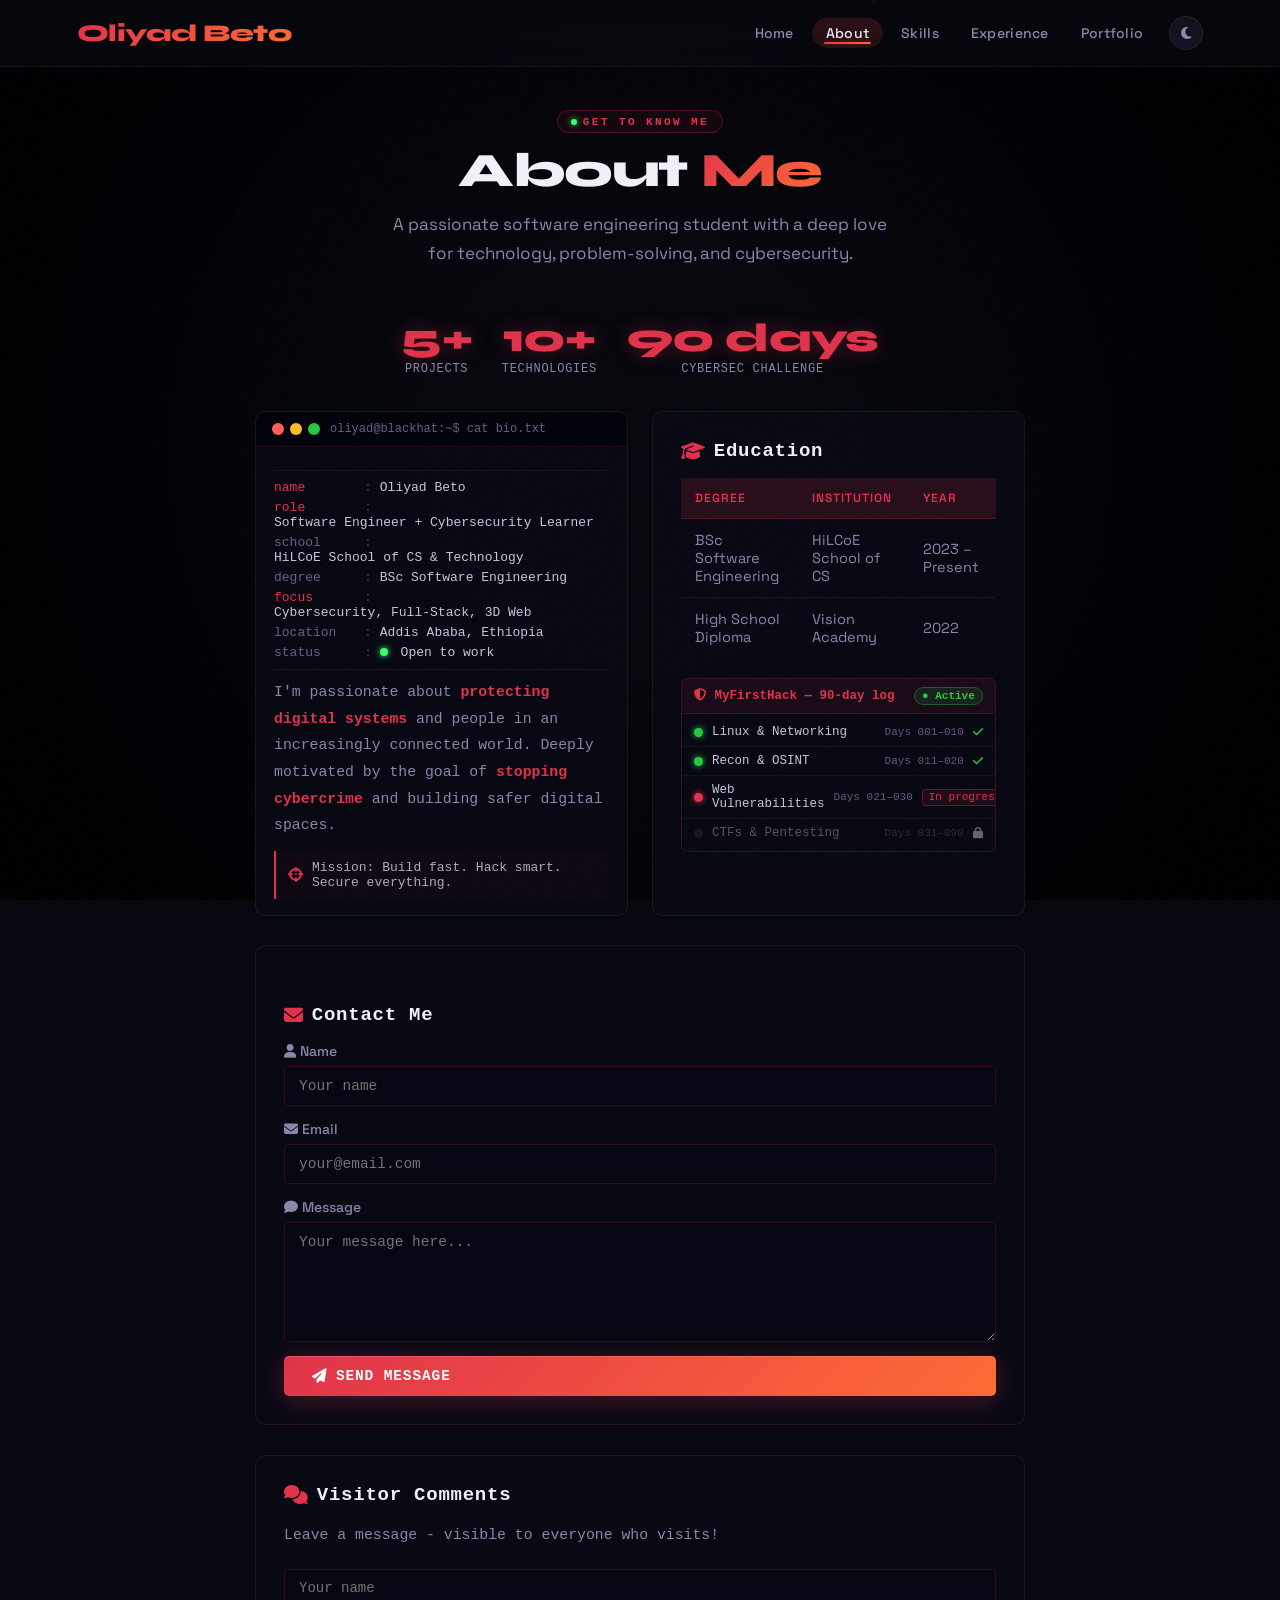
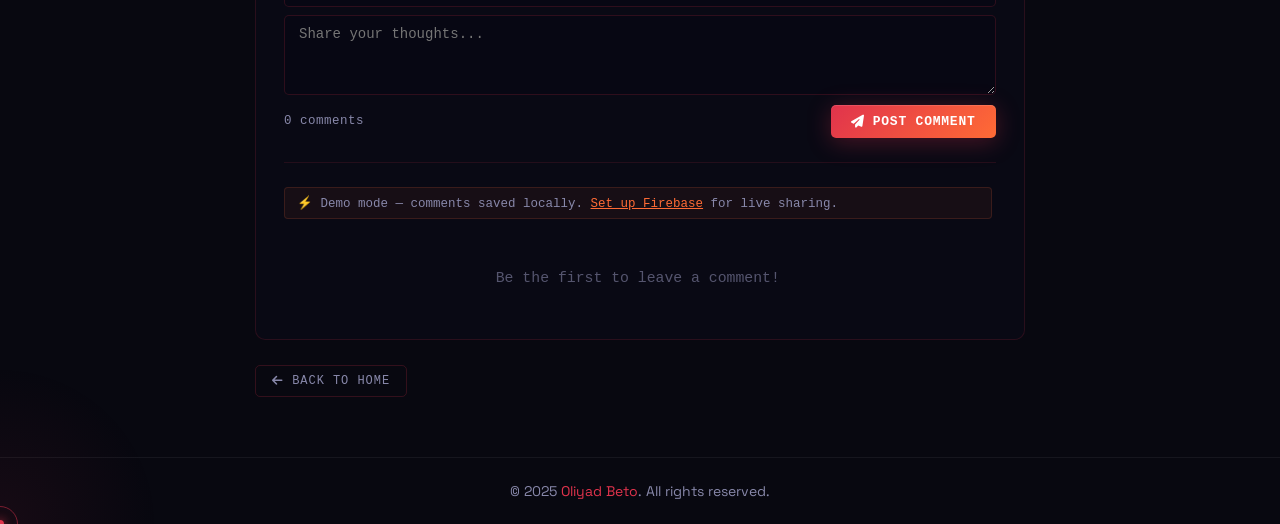
==== commit fba04f4e: "Upgraded Portfolio" ====
--- a/about.html
+++ b/about.html
@@ -1,9 +1,9 @@
-<!DOCTYPE html>
+﻿<!DOCTYPE html>
 <html lang="en">
 <head>
   <meta charset="UTF-8">
   <meta name="viewport" content="width=device-width, initial-scale=1.0">
-  <title>About — Oliyad Beto</title>
+  <title>About &mdash; Oliyad Beto</title>
   <link rel="stylesheet" href="https://cdnjs.cloudflare.com/ajax/libs/font-awesome/6.4.2/css/all.min.css">
   <link rel="stylesheet" href="style.css">
 </head>
@@ -33,14 +33,67 @@
       <p>A passionate software engineering student with a deep love for technology, problem-solving, and cybersecurity.</p>
     </div>
 
+    <!-- STAT COUNTERS -->
+    <div class="about-stats reveal" style="animation-delay:0.05s">
+      <div class="about-stat">
+        <span class="about-stat-num" data-target="5" data-suffix="+">0</span>
+        <span class="about-stat-label">Projects</span>
+      </div>
+      <div class="about-stat">
+        <span class="about-stat-num" data-target="10" data-suffix="+">0</span>
+        <span class="about-stat-label">Technologies</span>
+      </div>
+      <div class="about-stat">
+        <span class="about-stat-num" data-target="90" data-suffix=" days">0</span>
+        <span class="about-stat-label">Cybersec Challenge</span>
+      </div>
+    </div>
+
     <div class="bio-edu-grid">
-      <div class="card reveal" style="animation-delay:0.1s">
-        <h2><i class="fa-solid fa-user"></i> Biography</h2>
-        <p>I'm <span class="highlight">Oliyad Beto</span>, an undergraduate student at <span class="highlight">HiLCoE School of Computer Science and Technology</span>, pursuing a degree in Software Engineering with a strong focus on Cybersecurity.</p>
-        <br>
-        <p>My passion lies in exploring how technology can be used to protect digital systems, data, and people in an increasingly connected world. I'm always eager to learn and deeply motivated by the goal of stopping cybercrime and building safer digital spaces.</p>
-      </div>
-
+
+      <!-- BIOGRAPHY TERMINAL CARD -->
+      <div class="card reveal" style="animation-delay:0.1s; padding:0; overflow:hidden;">
+        <!-- Terminal header bar -->
+        <div class="term-header">
+          <span class="term-dot term-dot-red"></span>
+          <span class="term-dot term-dot-yellow"></span>
+          <span class="term-dot term-dot-green"></span>
+          <span class="term-title">oliyad@blackhat:~$ cat bio.txt</span>
+        </div>
+
+        <div class="term-body">
+          <!-- Scan line -->
+          <div class="bb-scanline"></div>
+
+          <!-- Key-value pairs -->
+          <div class="term-kv-list">
+            <div class="term-kv"><span class="kv-key kv-accent">name</span><span class="kv-sep">:</span><span class="kv-val">Oliyad Beto</span></div>
+            <div class="term-kv"><span class="kv-key kv-accent">role</span><span class="kv-sep">:</span><span class="kv-val">Software Engineer + Cybersecurity Learner</span></div>
+            <div class="term-kv"><span class="kv-key">school</span><span class="kv-sep">:</span><span class="kv-val">HiLCoE School of CS &amp; Technology</span></div>
+            <div class="term-kv"><span class="kv-key">degree</span><span class="kv-sep">:</span><span class="kv-val">BSc Software Engineering</span></div>
+            <div class="term-kv"><span class="kv-key kv-accent">focus</span><span class="kv-sep">:</span><span class="kv-val">Cybersecurity, Full-Stack, 3D Web</span></div>
+            <div class="term-kv"><span class="kv-key">location</span><span class="kv-sep">:</span><span class="kv-val">Addis Ababa, Ethiopia</span></div>
+            <div class="term-kv">
+              <span class="kv-key">status</span><span class="kv-sep">:</span>
+              <span class="kv-val"><span class="kv-dot-green"></span> Open to work</span>
+            </div>
+          </div>
+
+          <!-- Scan line 2 -->
+          <div class="bb-scanline"></div>
+
+          <!-- Short bio -->
+          <p class="term-bio-p">I'm passionate about <span class="accent">protecting digital systems</span> and people in an increasingly connected world. Deeply motivated by the goal of <span class="accent">stopping cybercrime</span> and building safer digital spaces.</p>
+
+          <!-- Mission bar -->
+          <div class="term-mission">
+            <i class="fa-solid fa-crosshairs"></i>
+            <span>Mission: Build fast. Hack smart. <span class="accent">Secure everything.</span></span>
+          </div>
+        </div>
+      </div>
+
+      <!-- EDUCATION CARD -->
       <div class="card reveal" style="animation-delay:0.2s">
         <h2><i class="fa-solid fa-graduation-cap"></i> Education</h2>
         <table>
@@ -51,7 +104,7 @@
             <tr>
               <td>BSc Software Engineering</td>
               <td>HiLCoE School of CS</td>
-              <td>2023 – Present</td>
+              <td>2023 &ndash; Present</td>
             </tr>
             <tr>
               <td>High School Diploma</td>
@@ -60,6 +113,40 @@
             </tr>
           </tbody>
         </table>
+
+        <!-- MyFirstHack Tracker -->
+        <div class="mfh-box">
+          <div class="mfh-header">
+            <span><i class="fa-solid fa-shield-halved"></i> MyFirstHack &mdash; 90-day log</span>
+            <span class="mfh-badge">&#9679; Active</span>
+          </div>
+          <div class="mfh-phases">
+            <div class="mfh-phase">
+              <span class="mfh-dot mfh-dot-green"></span>
+              <span class="mfh-phase-name">Linux &amp; Networking</span>
+              <span class="mfh-days">Days 001&ndash;010</span>
+              <span class="mfh-status mfh-done"><i class="fa-solid fa-check"></i></span>
+            </div>
+            <div class="mfh-phase">
+              <span class="mfh-dot mfh-dot-green"></span>
+              <span class="mfh-phase-name">Recon &amp; OSINT</span>
+              <span class="mfh-days">Days 011&ndash;020</span>
+              <span class="mfh-status mfh-done"><i class="fa-solid fa-check"></i></span>
+            </div>
+            <div class="mfh-phase">
+              <span class="mfh-dot mfh-dot-pulse"></span>
+              <span class="mfh-phase-name">Web Vulnerabilities</span>
+              <span class="mfh-days">Days 021&ndash;030</span>
+              <span class="mfh-status mfh-inprogress">In progress</span>
+            </div>
+            <div class="mfh-phase mfh-phase-dim">
+              <span class="mfh-dot mfh-dot-dim"></span>
+              <span class="mfh-phase-name">CTFs &amp; Pentesting</span>
+              <span class="mfh-days">Days 031&ndash;090</span>
+              <span class="mfh-status"><i class="fa-solid fa-lock"></i></span>
+            </div>
+          </div>
+        </div>
       </div>
     </div>
 
@@ -68,24 +155,20 @@
       <form action="#" method="post" class="contact-form">
         <label for="name"><i class="fa-solid fa-user"></i> Name</label>
         <input type="text" id="name" name="name" placeholder="Your name" required>
-
         <label for="email"><i class="fa-solid fa-envelope"></i> Email</label>
         <input type="email" id="email" name="email" placeholder="your@email.com" required>
-
         <label for="message"><i class="fa-solid fa-comment"></i> Message</label>
         <textarea id="message" name="message" placeholder="Your message here..." required></textarea>
-
         <button type="submit" class="btn btn-primary" style="border:none; cursor:pointer;">
           <i class="fa-solid fa-paper-plane"></i> Send Message
         </button>
       </form>
     </div>
 
-    <!-- ── LIVE COMMENTS SECTION ── -->
+    <!-- LIVE COMMENTS -->
     <div class="card reveal comments-section" style="animation-delay:0.4s; margin-top:3rem;">
       <h2><i class="fa-solid fa-comments"></i> Visitor Comments</h2>
-      <p class="card-sub">Leave a message — visible to everyone who visits!</p>
-
+      <p class="card-sub">Leave a message - visible to everyone who visits!</p>
       <form id="comment-form" class="comment-form" autocomplete="off">
         <div class="comment-inputs">
           <input type="text" id="c-name" maxlength="40" placeholder="Your name" required>
@@ -99,7 +182,6 @@
         </div>
         <div id="comment-status" class="comment-status" style="display:none;"></div>
       </form>
-
       <div id="comments-list" class="comments-list">
         <p class="no-comments">Loading comments...</p>
       </div>
@@ -116,4 +198,4 @@
 <script src="app.js"></script>
 <script src="comments.js"></script>
 </body>
-</html>
+</html>
--- a/style.css
+++ b/style.css
@@ -310,7 +310,7 @@
 
 .home-img img {
   width: 30rem;
-  height: 30rem;
+  height: 39rem;
   border-radius: 50%;
   object-fit: cover;
   object-position: center top;
@@ -561,9 +561,10 @@
 
 /* ── HOME TECH ICON GRID ── */
 .home-tech-grid {
-  display: flex;
-  flex-wrap: wrap;
-  gap: 1.2rem 1rem;
+  display: grid;
+  grid-template-columns: repeat(6, auto);
+  justify-content: start;
+  gap: 1.4rem 1.8rem;
   margin: 2rem 0;
   opacity: 0;
   animation: fadeUp 0.6s 0.95s forwards;
@@ -722,7 +723,10 @@
 .icons a:hover::before { opacity: 1; }
 .icons a i { position: relative; z-index: 1; }
 
+
+/* ── BTN GROUP ── */
 .btn-group {
+
   display: flex;
   gap: 1.2rem;
   flex-wrap: wrap;
@@ -1031,12 +1035,27 @@
   background: rgba(10,10,22,0.9);
   border: 1px solid rgba(224,51,76,0.15);
   border-radius: 1rem;
-  overflow: hidden;
+  /* overflow:hidden removed — it disables preserve-3d tilt in browsers */
+  /* clip-path keeps rounded corners without breaking 3D context */
+  clip-path: inset(0 round 1rem);
   transition: border-color 0.35s, box-shadow 0.35s, transform 0.35s cubic-bezier(0.23,1,0.32,1);
   opacity: 0;
   animation: fadeUp 0.6s forwards;
   position: relative;
-  isolation: isolate;
+  z-index: 0;
+  transform-style: preserve-3d;
+  will-change: transform;
+}
+
+/* Tilt shine overlay (injected by JS) */
+.tilt-shine {
+  position: absolute;
+  inset: 0;
+  border-radius: inherit;
+  pointer-events: none;
+  opacity: 0;
+  transition: opacity 0.3s ease;
+  z-index: 10;
 }
 
 /* Top glow bar */
@@ -1791,18 +1810,106 @@
 }
 
 /* ── RESPONSIVE ── */
+/* ══════════════════════════════════════════════════════
+   📱 RESPONSIVE — LARGE TABLET / SMALL LAPTOP  ≤ 1200px
+══════════════════════════════════════════════════════ */
+@media (max-width: 1200px) {
+  .home { gap: 5rem; padding: 14rem 4rem 6rem; }
+  .home-img img { width: 28rem; height: 28rem; }
+  .cyber-name  { font-size: 5.5rem; }
+  .home-tech-grid { grid-template-columns: repeat(6, auto); gap: 1.2rem 1.4rem; }
+  .project-grid { grid-template-columns: repeat(2,1fr); gap: 2rem; }
+  .skills-top-grid { grid-template-columns: repeat(3,1fr); }
+}
+
+/* ══════════════════════════════════════════════════════
+   📱 RESPONSIVE — TABLET  ≤ 900px
+══════════════════════════════════════════════════════ */
 @media (max-width: 900px) {
-  .home { flex-direction: column; gap: 4rem; text-align: center; padding-top: 12rem; }
-  .home-img img { width: 22rem; height: 22rem; }
+
+  /* ── NAV ── */
+  header { padding: 0 2rem; }
+  .logo  { font-size: 2rem; }
+  nav a  { font-size: 1.15rem; padding: 0.45rem 0.8rem; }
+
+  /* ── HOME ── */
+  .home {
+    flex-direction: column-reverse;
+    gap: 3rem;
+    text-align: center;
+    padding: 12rem 2.5rem 5rem;
+    align-items: center;
+  }
+  .home-img { margin: 0 auto; }
+  .home-img img  { width: 22rem; height: 22rem; }
   .home-img-inner { transform: none !important; }
-  .home-img .ring2, .home-img .ring3 { display: none; }
-  .home-content h1 { font-size: 4rem; }
-  .info-grid { grid-template-columns: 1fr; }
-  .icons { justify-content: center; }
+  .home-img .ring2,
+  .home-img .ring3 { display: none; }
+
+  /* ── CYBER NAME ── */
+  .cyber-name { font-size: 4.8rem; }
+  .h1-greeting { font-size: 2rem; }
+
+  /* ── CONTENT TEXT ── */
+  .home-content p { font-size: 1.45rem; }
+  .eyebrow        { margin: 0 auto 1.2rem; }
+
+  /* ── INFO GRID ── */
+  .info-grid {
+    grid-template-columns: 1fr 1fr;
+    justify-items: center;
+    text-align: left;
+  }
+
+  /* ── TECH ICON GRID ── */
+  .home-tech-grid {
+    grid-template-columns: repeat(4, auto);
+    justify-content: center;
+    gap: 1.4rem 1.8rem;
+  }
+
+  /* ── ICONS + BUTTONS ── */
+  .icons     { justify-content: center; }
   .btn-group { justify-content: center; }
-  .bio-edu-grid, .skills-grid-2col, .project-grid, .testimonials-grid { grid-template-columns: 1fr; }
-  nav a { font-size: 1.2rem; padding: 0.5rem 1rem; }
-}
+
+  /* ── GRIDS ── */
+  .bio-edu-grid,
+  .skills-lower-grid,
+  .skills-grid-2col,
+  .project-grid,
+  .testimonials-grid { grid-template-columns: 1fr; }
+
+  .skills-top-grid { grid-template-columns: 1fr 1fr; }
+  .bars-grid       { grid-template-columns: 1fr; }
+  .hcf-row         { grid-template-columns: 1fr; }
+
+  /* ── TECH STACK ORB (skills page) ── */
+  .tech-stack-grid { gap: 1.6rem 1.2rem; }
+  .orb-circle { width: 72px; height: 72px; }
+  .orb-circle img { width: 34px; height: 34px; }
+  .orb-label { font-size: 1.1rem; }
+
+  /* ── DISABLE 3D TILT ON TOUCH ── */
+  .card, .project-card, blockquote {
+    transform: none !important;
+    box-shadow: none !important;
+  }
+  .tilt-shine,
+  .cursor-dot,
+  .cursor-ring { display: none !important; }
+
+  /* ── HUD ELEMENTS ── */
+  .hud-badge, .hud-corner { display: none; }
+  .home-img, .home-content { transform: none !important; }
+
+  /* ── PAGE SECTIONS ── */
+  .page-section { padding: 10rem 2rem 4rem; }
+  .page-header h1 { font-size: 3.6rem; }
+
+  /* ── CARDS ── */
+  .card { padding: 2rem; }
+}
+
 
 /* ══════════════════════════════════════════════
    🔥 ULTRA 3D INTERACTIVE UPGRADE
@@ -2009,16 +2116,114 @@
 
 
 /* ── MOBILE ── */
-@media (max-width: 900px) {
-  .card, .project-card, blockquote {
-    transform: none !important;
-    box-shadow: none !important;
+/* ══════════════════════════════════════════════════════
+   📱 RESPONSIVE — LARGE PHONE  ≤ 600px
+══════════════════════════════════════════════════════ */
+@media (max-width: 600px) {
+
+  /* ── NAV: shrink to fit ── */
+  nav { gap: 0.3rem; }
+  nav a { font-size: 1rem; padding: 0.4rem 0.6rem; }
+  .logo { font-size: 1.7rem; }
+
+  /* ── HOME ── */
+  .home { padding: 11rem 1.5rem 4rem; gap: 2.4rem; }
+  .home-img img  { width: 18rem; height: 18rem; }
+  .cyber-name    { font-size: 3.8rem; }
+  .h1-greeting   { font-size: 1.7rem; }
+  .home-content p { font-size: 1.35rem; }
+
+  /* ── INFO GRID: stack ── */
+  .info-grid { grid-template-columns: 1fr; }
+  .info-item { justify-content: center; }
+
+  /* ── TECH GRID: 3 per row ── */
+  .home-tech-grid {
+    grid-template-columns: repeat(3, auto);
+    justify-content: center;
+    gap: 1.2rem 1.5rem;
   }
-  .tilt-shine, .cursor-dot, .cursor-ring { display: none !important; }
-  .home-img, .home-content { transform: none !important; }
-  .orb { width: 64px; height: 64px; font-size: 2.2rem; }
-  .cyber-name { font-size: 6rem; }
-  .hud-badge, .hud-corner { display: none; }
+  .home-tech-orb { width: 46px; height: 46px; }
+  .home-tech-orb img { width: 22px; height: 22px; }
+  .home-tech-item span { font-size: 0.95rem; }
+
+  /* ── BUTTONS: full width ── */
+  .btn-group { flex-direction: column; }
+  .btn-group .btn { width: 100%; text-align: center; justify-content: center; }
+
+  /* ── SKILLS PAGE ORBS: 3 per row ── */
+  .tech-stack-grid {
+    display: grid;
+    grid-template-columns: repeat(3, auto);
+    justify-content: center;
+    gap: 1.4rem 1rem;
+  }
+  .orb-circle { width: 64px; height: 64px; }
+  .orb-circle img { width: 30px; height: 30px; }
+  .skills-top-grid { grid-template-columns: 1fr; }
+
+  /* ── CARDS ── */
+  .card { padding: 1.6rem; }
+  .card h2 { font-size: 1.6rem; }
+
+  /* ── PROJECT CARDS ── */
+  .project-card img { height: 170px; }
+  .project-card .body { padding: 1.6rem 1.6rem 2rem; }
+  .project-card h2 { font-size: 1.7rem; }
+
+  /* ── PAGE HEADER ── */
+  .page-section { padding: 10rem 1.5rem 3rem; }
+  .page-header h1 { font-size: 3rem; }
+  .page-header p  { font-size: 1.4rem; }
+
+  /* ── EXPERIENCE TIMELINE ── */
+  .timeline { padding-left: 2rem; }
+
+  /* ── PROFICIENCY BARS ── */
+  .bars-grid { grid-template-columns: 1fr; }
+  .label { font-size: 1.25rem; }
+}
+
+/* ══════════════════════════════════════════════════════
+   📱 RESPONSIVE — SMALL PHONE  ≤ 400px
+══════════════════════════════════════════════════════ */
+@media (max-width: 400px) {
+
+  /* ── NAV: very compact ── */
+  nav a { font-size: 0.9rem; padding: 0.35rem 0.45rem; }
+  .logo { font-size: 1.5rem; }
+  .toggle-mode-btn { width: 3rem; height: 3rem; font-size: 1.3rem; }
+
+  /* ── HOME ── */
+  .home { padding: 10rem 1rem 3rem; }
+  .home-img img  { width: 15rem; height: 15rem; }
+  .cyber-name    { font-size: 3rem; }
+  .h1-greeting   { font-size: 1.5rem; }
+  .home-content p { font-size: 1.3rem; }
+  .text { font-size: 1.3rem; }
+
+  /* ── TECH GRID: 3 per row, tighter ── */
+  .home-tech-grid { gap: 1rem 1.2rem; }
+  .home-tech-orb  { width: 40px; height: 40px; }
+  .home-tech-orb img { width: 20px; height: 20px; }
+  .home-tech-item span { font-size: 0.88rem; }
+
+  /* ── SKILLS ORBS: 3 per row ── */
+  .orb-circle { width: 56px; height: 56px; }
+  .orb-circle img { width: 26px; height: 26px; }
+  .orb-label  { font-size: 1rem; }
+
+  /* ── PROJECT CARDS ── */
+  .project-card img   { height: 150px; }
+  .project-card h2    { font-size: 1.55rem; }
+  .project-card p     { font-size: 1.3rem; }
+  .tag-chip           { font-size: 1.05rem; padding: 0.3rem 0.7rem; }
+
+  /* ── PAGE HEADER ── */
+  .page-header h1 { font-size: 2.6rem; }
+
+  /* ── BACK BTN ── */
+  .back-btn { font-size: 1.2rem; padding: 0.9rem 1.6rem; }
 }
 
 /* ══════════════════════════════════════════
@@ -2176,4 +2381,369 @@
 body.light-mode .h1-greeting {
   color: #00aa44;
   text-shadow: 0 0 8px rgba(0,170,68,0.3);
-}+}
+/* ════════════════════════════════════════════════
+   BIO BLOCK — index.html terminal card
+════════════════════════════════════════════════ */
+.bio-block {
+  background: rgba(6,6,16,0.85);
+  border: 1px solid rgba(224,51,76,0.18);
+  border-radius: 0.7rem;
+  padding: 1.4rem 1.6rem 1.2rem;
+  margin: 1.4rem 0 1.6rem;
+  max-width: 54rem;
+  opacity: 0;
+  animation: fadeUp 0.6s 0.7s forwards;
+  position: relative;
+  overflow: hidden;
+}
+
+/* Prompt row */
+.bb-prompt-row {
+  display: flex;
+  align-items: center;
+  gap: 0.8rem;
+  margin-bottom: 0.9rem;
+  font-family: 'Courier New', monospace;
+  font-size: 1.3rem;
+}
+.bb-status-dot {
+  width: 8px; height: 8px;
+  border-radius: 50%;
+  background: #39ff6a;
+  box-shadow: 0 0 6px #39ff6a;
+  animation: pulse-green 2s ease-in-out infinite;
+  flex-shrink: 0;
+}
+@keyframes pulse-green {
+  0%,100% { box-shadow: 0 0 4px #39ff6a; }
+  50%      { box-shadow: 0 0 12px #39ff6a, 0 0 20px rgba(57,255,106,0.4); }
+}
+.bb-prompt-label {
+  color: #39ff6a;
+  font-weight: 700;
+  letter-spacing: 0.03em;
+}
+.bb-typing { color: rgba(240,240,248,0.9); letter-spacing: 0.02em; min-width: 1px; }
+.bb-cursor {
+  color: var(--accent);
+  animation: blink-cursor 0.75s step-end infinite;
+  font-size: 1.4rem;
+  line-height: 1;
+}
+
+/* Scan line */
+.bb-scanline {
+  position: relative;
+  height: 1px;
+  background: rgba(224,51,76,0.12);
+  margin: 0.9rem 0;
+  overflow: hidden;
+}
+.bb-scanline::after {
+  content: '';
+  position: absolute;
+  top: 0; left: -30%;
+  width: 30%; height: 100%;
+  background: linear-gradient(90deg, transparent, rgba(224,51,76,0.9), transparent);
+  animation: scan-sweep 3s linear infinite;
+}
+@keyframes scan-sweep {
+  0%   { left: -30%; }
+  100% { left: 130%; }
+}
+
+/* Bio paragraph */
+.bio-main {
+  font-family: 'Courier New', monospace;
+  font-size: 1.35rem;
+  line-height: 1.75;
+  color: rgba(200,200,220,0.85);
+  margin: 0;
+  border: none;
+  padding: 0;
+}
+.bio-main .accent,
+.term-bio-p .accent { color: var(--accent); font-weight: 600; }
+
+/* Tag pills */
+.bb-tags {
+  display: flex;
+  flex-wrap: wrap;
+  gap: 0.55rem;
+  margin-top: 0.9rem;
+}
+.bb-tag {
+  display: inline-flex;
+  align-items: center;
+  gap: 0.45rem;
+  padding: 0.35rem 0.9rem;
+  border-radius: 0.35rem;
+  font-family: 'Courier New', monospace;
+  font-size: 1.2rem;
+  cursor: default;
+  transition: box-shadow 0.25s, transform 0.2s;
+}
+.bb-tag--cyber {
+  border: 1px solid rgba(224,51,76,0.4);
+  color: var(--accent);
+  background: rgba(224,51,76,0.06);
+}
+.bb-tag--dev {
+  border: 1px solid rgba(140,140,180,0.2);
+  color: rgba(180,180,210,0.75);
+  background: rgba(255,255,255,0.03);
+}
+.bb-tag:hover {
+  box-shadow: 0 0 14px rgba(224,51,76,0.35);
+  transform: translateY(-2px);
+  border-color: var(--accent);
+  color: var(--accent);
+}
+
+/* Stack row */
+.bb-stack-row {
+  display: flex;
+  align-items: center;
+  flex-wrap: wrap;
+  gap: 0.5rem;
+  margin-top: 0.4rem;
+  font-family: 'Courier New', monospace;
+  font-size: 1.25rem;
+}
+.bb-stack-label {
+  color: rgba(140,140,180,0.65);
+  font-size: 1.2rem;
+  letter-spacing: 0.04em;
+}
+.bb-code-pill {
+  background: rgba(224,51,76,0.08);
+  border: 1px solid rgba(224,51,76,0.2);
+  color: rgba(220,220,240,0.85);
+  border-radius: 0.3rem;
+  padding: 0.2rem 0.7rem;
+  font-size: 1.15rem;
+}
+
+/* Light mode */
+body.light-mode .bio-block {
+  background: #f8f8fc;
+  border-color: rgba(224,51,76,0.15);
+}
+body.light-mode .bio-main,
+body.light-mode .bb-typing { color: #33334a; }
+body.light-mode .bb-tag--dev { color: #52526a; border-color: rgba(0,0,0,0.12); background: rgba(0,0,0,0.03); }
+body.light-mode .bb-code-pill { color: #33334a; background: rgba(224,51,76,0.05); }
+
+/* ════════════════════════════════════════════════
+   ABOUT PAGE — Terminal Biography Card
+════════════════════════════════════════════════ */
+.term-header {
+  display: flex;
+  align-items: center;
+  gap: 0.6rem;
+  padding: 1rem 1.6rem;
+  background: rgba(4,4,12,0.95);
+  border-bottom: 1px solid rgba(224,51,76,0.14);
+}
+.term-dot {
+  width: 12px; height: 12px;
+  border-radius: 50%;
+  flex-shrink: 0;
+}
+.term-dot-red    { background: #ff5f57; }
+.term-dot-yellow { background: #febc2e; }
+.term-dot-green  { background: #28c840; }
+.term-title {
+  font-family: 'Courier New', monospace;
+  font-size: 1.2rem;
+  color: rgba(140,140,180,0.7);
+  margin-left: 0.4rem;
+}
+.term-body {
+  padding: 1.4rem 1.8rem 1.6rem;
+}
+
+/* KV list */
+.term-kv-list {
+  display: flex;
+  flex-direction: column;
+  gap: 0.5rem;
+  font-family: 'Courier New', monospace;
+  font-size: 1.3rem;
+}
+.term-kv { display: flex; align-items: baseline; gap: 0; flex-wrap: wrap; }
+.kv-key   { color: rgba(140,140,180,0.7); min-width: 9rem; flex-shrink: 0; }
+.kv-accent { color: var(--accent); }
+.kv-sep   { color: rgba(224,51,76,0.5); margin-right: 0.8rem; }
+.kv-val   { color: rgba(220,220,240,0.9); }
+.kv-dot-green {
+  display: inline-block;
+  width: 8px; height: 8px;
+  background: #39ff6a;
+  border-radius: 50%;
+  box-shadow: 0 0 6px #39ff6a;
+  margin-right: 0.5rem;
+  animation: pulse-green 2s ease-in-out infinite;
+}
+
+/* Bio paragraph in terminal */
+.term-bio-p {
+  font-family: 'Courier New', monospace;
+  font-size: 1.3rem;
+  color: rgba(200,200,220,0.82);
+  line-height: 1.75;
+  margin: 0;
+  border: none;
+  padding: 0;
+}
+
+/* Mission bar */
+.term-mission {
+  display: flex;
+  align-items: center;
+  gap: 0.9rem;
+  margin-top: 1.2rem;
+  padding: 0.9rem 1.2rem;
+  border-left: 2px solid var(--accent);
+  background: rgba(224,51,76,0.04);
+  border-radius: 0 0.4rem 0.4rem 0;
+  font-family: 'Courier New', monospace;
+  font-size: 1.3rem;
+  color: rgba(200,200,220,0.85);
+}
+.term-mission i { color: var(--accent); font-size: 1.5rem; }
+
+/* Light mode overrides */
+body.light-mode .term-header { background: #f0f0f8; border-color: rgba(0,0,0,0.08); }
+body.light-mode .term-title  { color: #8888aa; }
+body.light-mode .term-body   { background: #fff; }
+body.light-mode .kv-val      { color: #33334a; }
+body.light-mode .term-bio-p  { color: #52526a; }
+body.light-mode .term-mission { background: rgba(224,51,76,0.04); color: #33334a; }
+
+/* ════════════════════════════════════════════════
+   MyFirstHack Tracker
+════════════════════════════════════════════════ */
+.mfh-box {
+  margin-top: 2rem;
+  border: 1px solid rgba(224,51,76,0.22);
+  border-radius: 0.6rem;
+  overflow: hidden;
+  font-family: 'Courier New', monospace;
+}
+.mfh-header {
+  display: flex;
+  align-items: center;
+  justify-content: space-between;
+  padding: 0.8rem 1.2rem;
+  background: rgba(224,51,76,0.08);
+  border-bottom: 1px solid rgba(224,51,76,0.18);
+  font-size: 1.25rem;
+  color: var(--accent);
+  font-weight: 700;
+}
+.mfh-badge {
+  background: rgba(40,200,64,0.12);
+  border: 1px solid rgba(40,200,64,0.35);
+  color: #28c840;
+  font-size: 1.1rem;
+  padding: 0.2rem 0.7rem;
+  border-radius: 2rem;
+  font-weight: 600;
+}
+.mfh-phases { padding: 0.4rem 0; }
+.mfh-phase {
+  display: flex;
+  align-items: center;
+  gap: 0.9rem;
+  padding: 0.7rem 1.2rem;
+  font-size: 1.25rem;
+  border-bottom: 1px solid rgba(255,255,255,0.04);
+}
+.mfh-phase:last-child { border-bottom: none; }
+.mfh-phase-dim { opacity: 0.4; }
+.mfh-phase-name { flex: 1; color: rgba(220,220,240,0.9); }
+.mfh-days { color: rgba(140,140,180,0.65); font-size: 1.1rem; flex-shrink: 0; }
+.mfh-status { flex-shrink: 0; font-size: 1.15rem; }
+.mfh-done      { color: #28c840; }
+.mfh-inprogress {
+  color: var(--accent);
+  background: rgba(224,51,76,0.1);
+  border: 1px solid rgba(224,51,76,0.3);
+  padding: 0.15rem 0.6rem;
+  border-radius: 0.3rem;
+  font-size: 1.1rem;
+}
+
+/* Phase dots */
+.mfh-dot {
+  width: 9px; height: 9px;
+  border-radius: 50%;
+  flex-shrink: 0;
+}
+.mfh-dot-green { background: #28c840; box-shadow: 0 0 6px #28c840; }
+.mfh-dot-dim   { background: rgba(140,140,180,0.3); }
+.mfh-dot-pulse {
+  background: var(--accent);
+  box-shadow: 0 0 6px var(--accent);
+  animation: pulse-red 1.5s ease-in-out infinite;
+}
+@keyframes pulse-red {
+  0%,100% { box-shadow: 0 0 4px var(--accent); }
+  50%      { box-shadow: 0 0 14px rgba(224,51,76,0.7), 0 0 24px rgba(224,51,76,0.3); }
+}
+
+/* Light mode */
+body.light-mode .mfh-box     { border-color: rgba(224,51,76,0.15); }
+body.light-mode .mfh-header  { background: rgba(224,51,76,0.05); }
+body.light-mode .mfh-phase-name { color: #33334a; }
+body.light-mode .mfh-phase   { border-color: rgba(0,0,0,0.06); }
+
+/* ════════════════════════════════════════════════
+   ABOUT PAGE — Stat Counters
+════════════════════════════════════════════════ */
+.about-stats {
+  display: flex;
+  justify-content: center;
+  gap: 3rem;
+  margin: 0 auto 3.5rem;
+  flex-wrap: wrap;
+}
+.about-stat {
+  display: flex;
+  flex-direction: column;
+  align-items: center;
+  gap: 0.4rem;
+}
+.about-stat-num {
+  font-family: 'Syne', sans-serif;
+  font-size: 4rem;
+  font-weight: 800;
+  color: var(--accent);
+  line-height: 1;
+  letter-spacing: -0.02em;
+  text-shadow: 0 0 20px rgba(224,51,76,0.35);
+}
+.about-stat-label {
+  font-family: 'Courier New', monospace;
+  font-size: 1.2rem;
+  color: var(--text-muted);
+  letter-spacing: 0.06em;
+  text-transform: uppercase;
+}
+
+/* Light mode */
+body.light-mode .about-stat-num { text-shadow: none; }
+body.light-mode .about-stat-label { color: #8888aa; }
+
+/* Responsive */
+@media (max-width: 600px) {
+  .bb-tags { gap: 0.45rem; }
+  .bb-tag  { font-size: 1.1rem; padding: 0.3rem 0.75rem; }
+  .bb-stack-row { gap: 0.4rem; }
+  .about-stats  { gap: 2rem; }
+  .about-stat-num { font-size: 3.2rem; }
+  .term-kv-list { font-size: 1.2rem; }
+  .kv-key { min-width: 7.5rem; }
+}
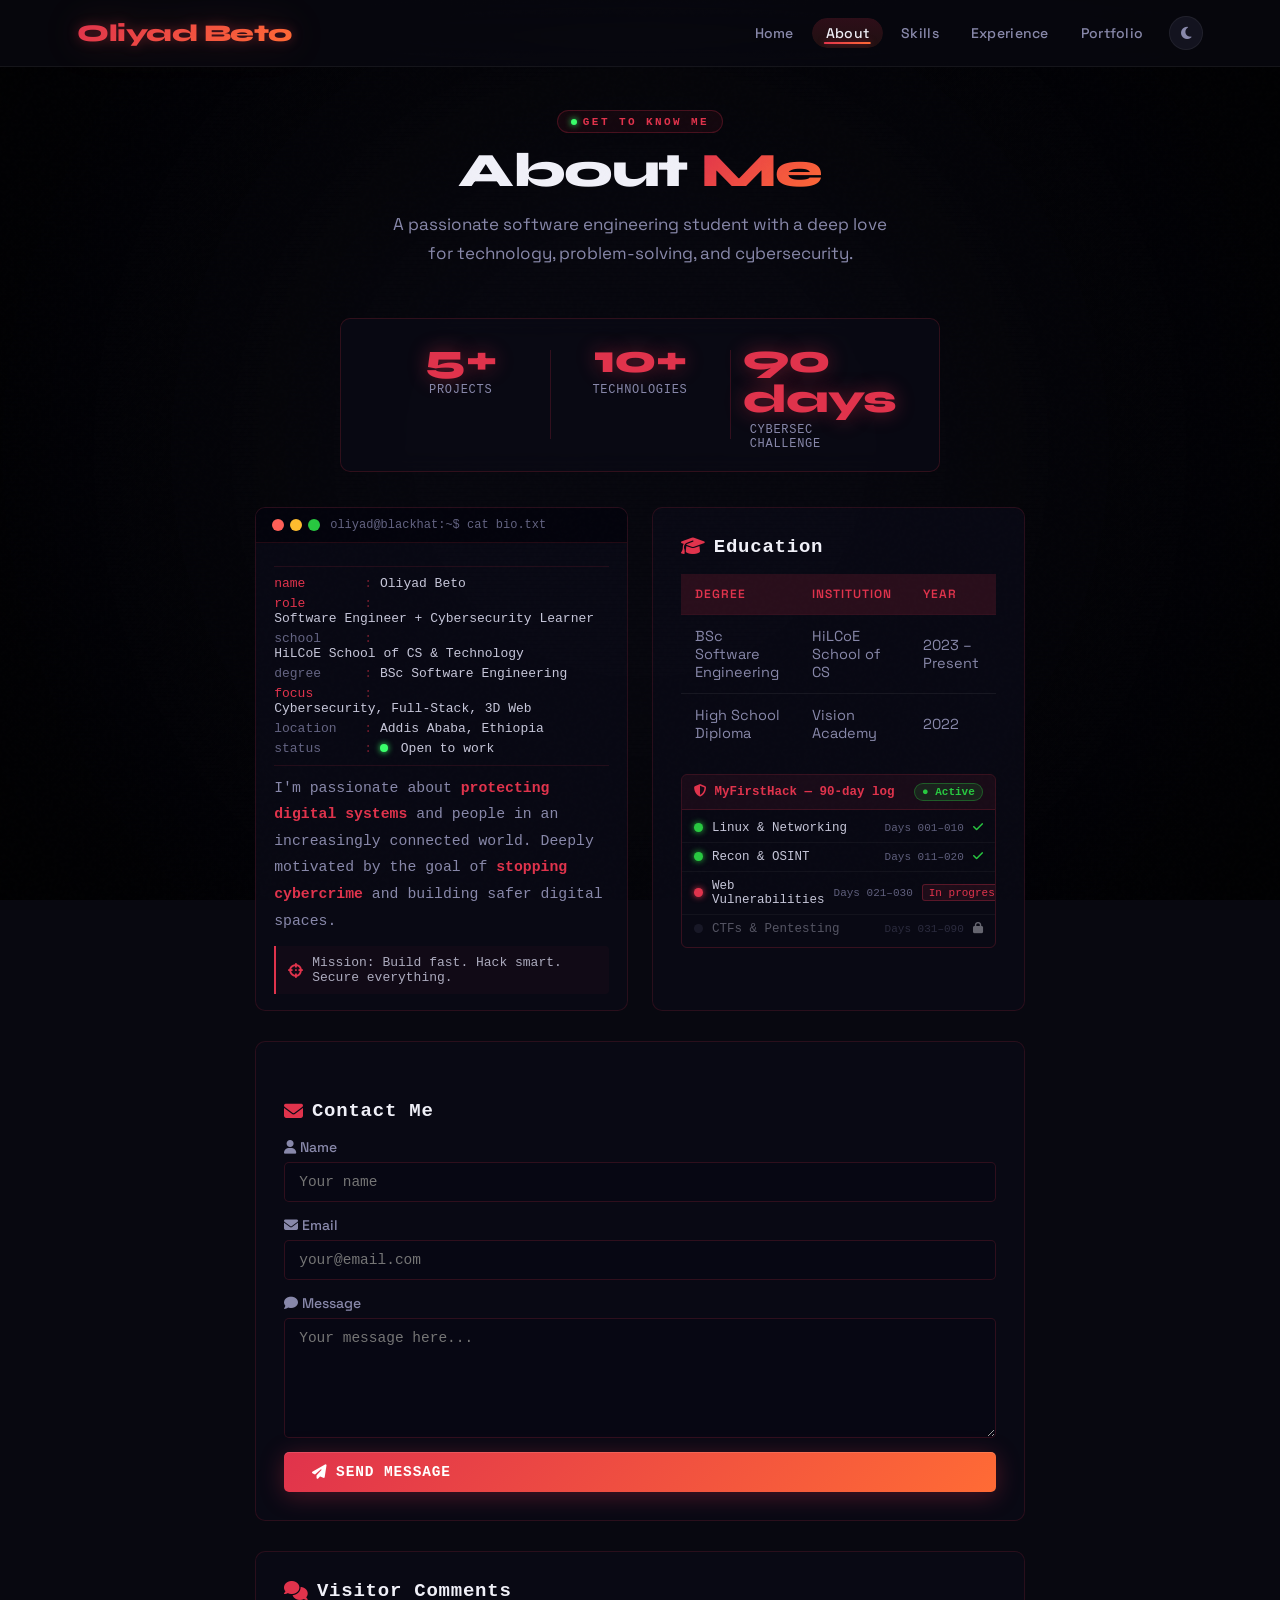
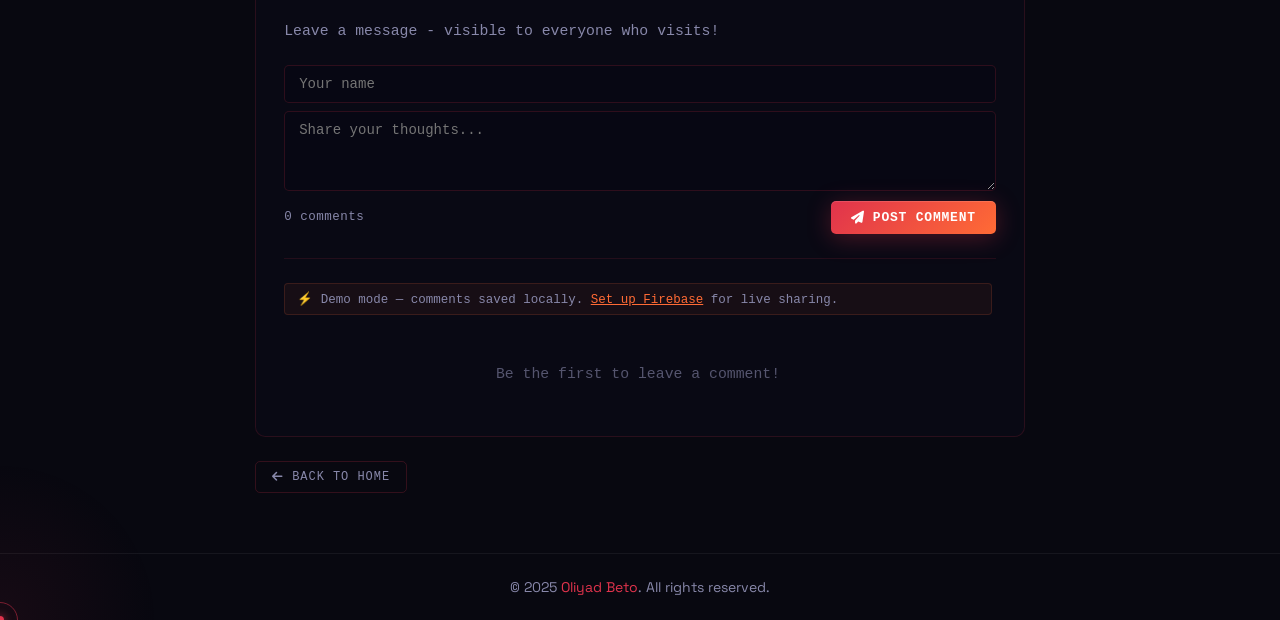
==== commit a6a87b70: "Update portfolio site content and styling" ====
--- a/about.html
+++ b/about.html
@@ -1,4 +1,4 @@
-﻿<!DOCTYPE html>
+<!DOCTYPE html>
 <html lang="en">
 <head>
   <meta charset="UTF-8">
@@ -34,7 +34,7 @@
     </div>
 
     <!-- STAT COUNTERS -->
-    <div class="about-stats reveal" style="animation-delay:0.05s">
+    <div class="about-stats" style="animation-delay:0.05s">
       <div class="about-stat">
         <span class="about-stat-num" data-target="5" data-suffix="+">0</span>
         <span class="about-stat-label">Projects</span>
@@ -197,5 +197,12 @@
 
 <script src="app.js"></script>
 <script src="comments.js"></script>
+<script>
+  // Apply 3D tilt to the stats card after its fadeUp animation (0.3s delay + 0.6s duration = ~1s)
+  setTimeout(() => {
+    const stats = document.querySelector('.about-stats');
+    if (stats && window.innerWidth > 900) applyTilt(stats);
+  }, 1100);
+</script>
 </body>
 </html>
--- a/style.css
+++ b/style.css
@@ -76,7 +76,12 @@
   cursor: pointer;
   transition: opacity 0.2s;
 }
-.logo:hover { opacity: 0.85; }
+.logo:hover {
+  opacity: 1;
+}
+
+
+
 
 nav {
   display: flex;
@@ -151,14 +156,41 @@
   margin-left: 0.8rem;
   transition: all 0.25s;
 }
+
 .toggle-mode-btn:hover {
   border-color: var(--accent);
   color: var(--accent);
   transform: rotate(20deg);
 }
 
+/* ── NAV RESUME DOWNLOAD ── */
+.resume-download-btn {
+  display: inline-flex;
+  justify-content: center;
+  align-items: center;
+  width: 3.4rem;
+  height: 3.4rem;
+  background: var(--card);
+  color: var(--text-muted);
+  border: 1px solid var(--border);
+  border-radius: 50%;
+  font-size: 1.4rem;
+  cursor: pointer;
+  margin-left: 0.8rem;
+  transition: all 0.25s;
+  text-decoration: none;
+}
+
+.resume-download-btn:hover {
+  border-color: var(--accent);
+  color: var(--accent);
+  transform: translateY(-2px);
+  box-shadow: 0 0 22px rgba(224,51,76,0.18);
+}
+
 /* ── SECTIONS ── */
 section { position: relative; z-index: 2; }
+
 
 /* ── HOME ── */
 .home {
@@ -176,6 +208,7 @@
   position: relative;
   perspective: 800px;
   cursor: pointer;
+  margin-top: 5rem; /* space above for the eyebrow label */
 }
 
 /* Outer spinning conic ring */
@@ -362,6 +395,55 @@
 @keyframes status-pulse {
   0%,100% { opacity: 1; transform: scale(1); }
   50%      { opacity: 0.5; transform: scale(0.75); }
+}
+
+/* ── PROFILE EYEBROW — sits above IDENTITY_CONFIRMED badge ── */
+.profile-eyebrow {
+  position: absolute;
+  top: -7.4rem;          /* above hud-badge-top which is at -3.6rem */
+  left: 50%;
+  transform: translateX(-50%);
+  white-space: nowrap;
+  z-index: 20;
+  margin: 0;
+  display: inline-flex !important;
+  align-items: center;
+  gap: 0.6rem;
+  font-size: 1.15rem;         /* slightly bigger */
+  letter-spacing: 0.2em;
+  text-transform: uppercase;
+  color: var(--accent);
+  font-family: 'Courier New', monospace;
+  font-weight: 700;
+  background: rgba(8,8,20,0.88);
+  border: 1px solid rgba(224,51,76,0.35);
+  border-radius: 0.3rem;
+  padding: 0.45rem 1.2rem;
+  backdrop-filter: blur(8px);
+  opacity: 0;
+  animation: eyebrow-appear 0.5s 0.1s forwards;
+}
+@keyframes eyebrow-appear {
+  from { opacity: 0; transform: translateX(-50%) translateY(6px); }
+  to   { opacity: 1; transform: translateX(-50%) translateY(0); }
+}
+.profile-eyebrow::before {
+  content: '';
+  width: 7px;
+  height: 7px;
+  border-radius: 50%;
+  background: #39ff6a;
+  box-shadow: 0 0 8px #39ff6a, 0 0 16px rgba(57,255,106,0.4);
+  animation: status-pulse 1.4s ease-in-out infinite;
+  flex-shrink: 0;
+}
+
+/* Light mode: ensure eyebrow stays readable */
+body.light-mode .profile-eyebrow {
+  background: rgba(255,255,255,0.92);
+  border-color: rgba(224,51,76,0.3);
+  color: var(--accent);
+  box-shadow: 0 2px 12px rgba(0,0,0,0.08);
 }
 
 .home-content h1 {
@@ -1035,9 +1117,7 @@
   background: rgba(10,10,22,0.9);
   border: 1px solid rgba(224,51,76,0.15);
   border-radius: 1rem;
-  /* overflow:hidden removed — it disables preserve-3d tilt in browsers */
-  /* clip-path keeps rounded corners without breaking 3D context */
-  clip-path: inset(0 round 1rem);
+  overflow: hidden;
   transition: border-color 0.35s, box-shadow 0.35s, transform 0.35s cubic-bezier(0.23,1,0.32,1);
   opacity: 0;
   animation: fadeUp 0.6s forwards;
@@ -1083,12 +1163,7 @@
 }
 
 .project-card:hover {
-  transform: translateY(-7px);
   border-color: rgba(224,51,76,0.5);
-  box-shadow:
-    0 0 0 1px rgba(224,51,76,0.12),
-    0 0 40px rgba(224,51,76,0.15),
-    0 20px 60px rgba(0,0,0,0.45);
 }
 .project-card:hover::before { opacity: 1; }
 .project-card:hover::after  { opacity: 1; }
@@ -1547,6 +1622,19 @@
   transform: none;
 }
 
+/* JS pre-reveal: hides element before it enters viewport */
+.pre-reveal {
+  opacity: 0;
+  transform: translateY(30px);
+  transition: opacity 0.7s cubic-bezier(0.23,1,0.32,1), transform 0.7s cubic-bezier(0.23,1,0.32,1);
+}
+/* in-view triggers the reveal transition */
+.pre-reveal.in-view {
+  opacity: 1;
+  transform: translateY(0);
+}
+/* After reveal: remove pre-reveal class via JS so tilt owns the transform */
+
 /* ══════════════════════════════════════════════
    ☀️  LIGHT MODE
 ══════════════════════════════════════════════ */
@@ -1806,8 +1894,6 @@
   background: rgba(224,51,76,0.04);
 }
 
-  box-shadow: 0 1px 4px rgba(0,0,0,0.08);
-}
 
 /* ── RESPONSIVE ── */
 /* ══════════════════════════════════════════════════════
@@ -1840,7 +1926,10 @@
     padding: 12rem 2.5rem 5rem;
     align-items: center;
   }
-  .home-img { margin: 0 auto; }
+  .home-img {
+    margin: 0 auto;
+    margin-top: 6rem; /* give room for eyebrow above on mobile */
+  }
   .home-img img  { width: 22rem; height: 22rem; }
   .home-img-inner { transform: none !important; }
   .home-img .ring2,
@@ -1853,6 +1942,18 @@
   /* ── CONTENT TEXT ── */
   .home-content p { font-size: 1.45rem; }
   .eyebrow        { margin: 0 auto 1.2rem; }
+
+  /* Mobile: shrink eyebrow so it fits without overflowing */
+  .profile-eyebrow {
+    font-size: 0.78rem;
+    letter-spacing: 0.1em;
+    padding: 0.35rem 0.75rem;
+    top: -6.6rem;
+    white-space: normal;   /* allow wrap if needed */
+    text-align: center;
+    max-width: 90%;        /* never wider than the image block */
+    width: max-content;
+  }
 
   /* ── INFO GRID ── */
   .info-grid {
@@ -2041,11 +2142,46 @@
 .logo {
   transition: transform 0.3s ease, opacity 0.2s;
   display: inline-block;
-}
+  position: relative;
+  will-change: transform, filter;
+  /* cyberpunk glow */
+  filter: drop-shadow(0 0 6px rgba(224,51,76,0.35)) drop-shadow(0 0 18px rgba(255,107,53,0.18));
+}
+
+.logo::after {
+  content: '';
+  position: absolute;
+  inset: -6px -10px;
+  background: conic-gradient(from 180deg, rgba(224,51,76,0.0), rgba(224,51,76,0.35), rgba(0,210,255,0.25), rgba(255,107,53,0.35), rgba(224,51,76,0.0));
+  opacity: 0;
+  filter: blur(6px);
+  z-index: -1;
+  animation: none;
+  transition: opacity 0.25s ease;
+}
+
 .logo:hover {
-  transform: perspective(300px) rotateY(-8deg) scale(1.05);
   opacity: 1 !important;
-}
+  animation: none;
+}
+
+.logo:hover::after {
+  opacity: 0;
+  animation: none;
+}
+
+
+@keyframes logo-flicker {
+  0%, 100% { filter: drop-shadow(0 0 6px rgba(224,51,76,0.35)) drop-shadow(0 0 18px rgba(255,107,53,0.18)); }
+  50% { filter: drop-shadow(0 0 10px rgba(0,210,255,0.22)) drop-shadow(0 0 28px rgba(224,51,76,0.28)); }
+}
+
+@keyframes logo-sweep {
+  0%   { transform: translateX(-6px) rotate(0deg); }
+  50%  { transform: translateX(6px) rotate(10deg); }
+  100% { transform: translateX(-6px) rotate(0deg); }
+}
+
 
 /* ── PROFILE PHOTO 3D TILT (mouse tracking via JS) ── */
 .home-img img {
@@ -2532,8 +2668,27 @@
 }
 body.light-mode .bio-main,
 body.light-mode .bb-typing { color: #33334a; }
-body.light-mode .bb-tag--dev { color: #52526a; border-color: rgba(0,0,0,0.12); background: rgba(0,0,0,0.03); }
+body.light-mode .bb-prompt-label { color: #008a35; }       /* green prompt stays readable */
+body.light-mode .bb-cursor       { color: var(--accent); }
+body.light-mode .bio-main .accent { color: var(--accent); }
+body.light-mode .bb-tag--cyber {
+  color: var(--accent);
+  border-color: rgba(224,51,76,0.3);
+  background: rgba(224,51,76,0.05);
+}
+body.light-mode .bb-tag--dev {
+  color: #52526a;
+  border-color: rgba(0,0,0,0.12);
+  background: rgba(0,0,0,0.03);
+}
 body.light-mode .bb-code-pill { color: #33334a; background: rgba(224,51,76,0.05); }
+/* Home tech grid labels */
+body.light-mode .home-tech-item span { color: #52526a; }
+body.light-mode .home-tech-orb {
+  background: rgba(255,255,255,0.9);
+  border-color: rgba(0,0,0,0.1);
+  box-shadow: 0 2px 12px rgba(0,0,0,0.08);
+}
 
 /* ════════════════════════════════════════════════
    ABOUT PAGE — Terminal Biography Card
@@ -2706,15 +2861,37 @@
 .about-stats {
   display: flex;
   justify-content: center;
-  gap: 3rem;
+  gap: 0;
   margin: 0 auto 3.5rem;
   flex-wrap: wrap;
+  position: relative;
+  z-index: 2;                        /* sit above the canvas */
+  background: rgba(10,10,22,0.7);
+  border: 1px solid rgba(224,51,76,0.18);
+  border-radius: 1rem;
+  padding: 2rem 3rem;
+  backdrop-filter: blur(10px);
+  opacity: 0;
+  animation: fadeUp 0.6s 0.3s forwards;
+  max-width: 600px;
 }
 .about-stat {
   display: flex;
   flex-direction: column;
   align-items: center;
   gap: 0.4rem;
+  flex: 1;
+  min-width: 130px;
+  padding: 0 2rem;
+  position: relative;
+}
+/* Divider between stats */
+.about-stat + .about-stat::before {
+  content: '';
+  position: absolute;
+  left: 0; top: 10%; bottom: 10%;
+  width: 1px;
+  background: rgba(224,51,76,0.2);
 }
 .about-stat-num {
   font-family: 'Syne', sans-serif;
@@ -2723,7 +2900,7 @@
   color: var(--accent);
   line-height: 1;
   letter-spacing: -0.02em;
-  text-shadow: 0 0 20px rgba(224,51,76,0.35);
+  text-shadow: 0 0 20px rgba(224,51,76,0.45);
 }
 .about-stat-label {
   font-family: 'Courier New', monospace;
@@ -2734,8 +2911,19 @@
 }
 
 /* Light mode */
-body.light-mode .about-stat-num { text-shadow: none; }
-body.light-mode .about-stat-label { color: #8888aa; }
+body.light-mode .about-stats {
+  background: rgba(255,255,255,0.95);
+  border-color: rgba(224,51,76,0.2);
+  box-shadow: 0 4px 24px rgba(0,0,0,0.08);
+}
+body.light-mode .about-stat + .about-stat::before {
+  background: rgba(224,51,76,0.15);
+}
+body.light-mode .about-stat-num {
+  text-shadow: none;
+  color: var(--accent);
+}
+body.light-mode .about-stat-label { color: #666688; }
 
 /* Responsive */
 @media (max-width: 600px) {
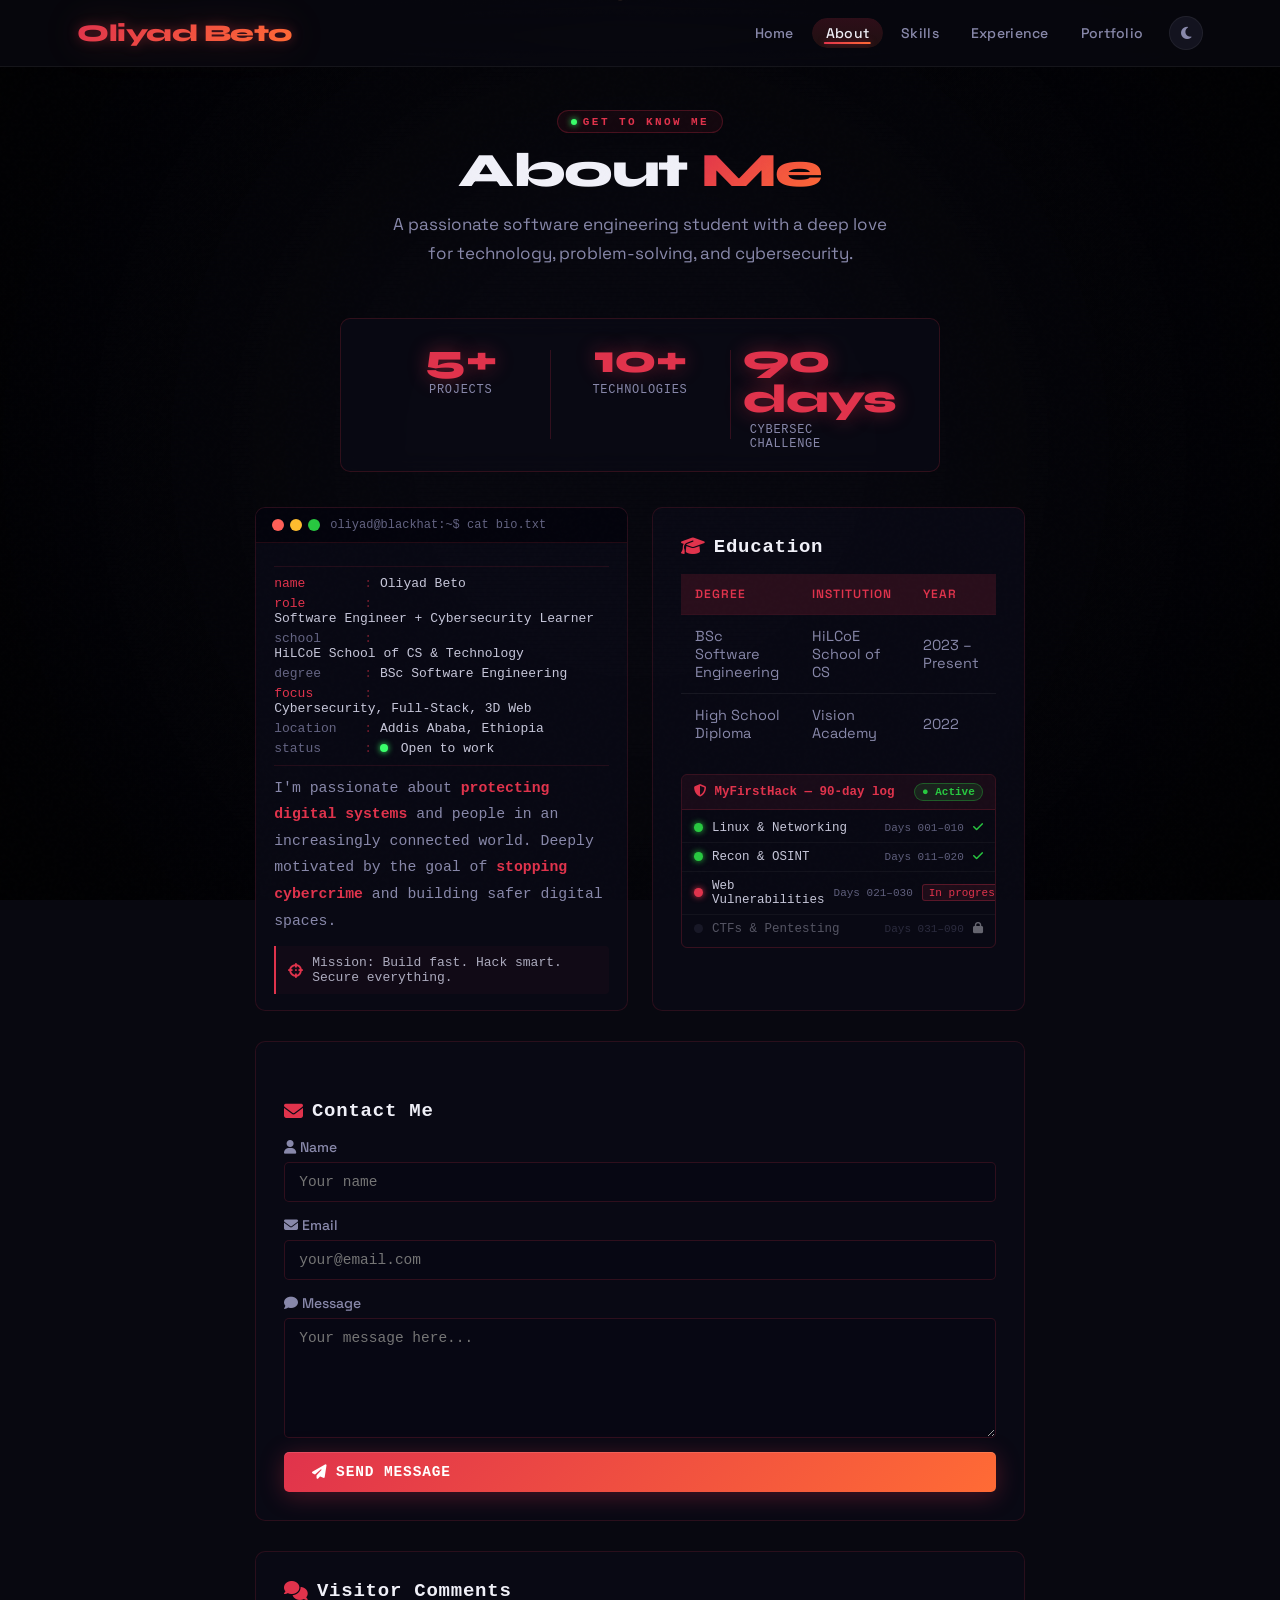
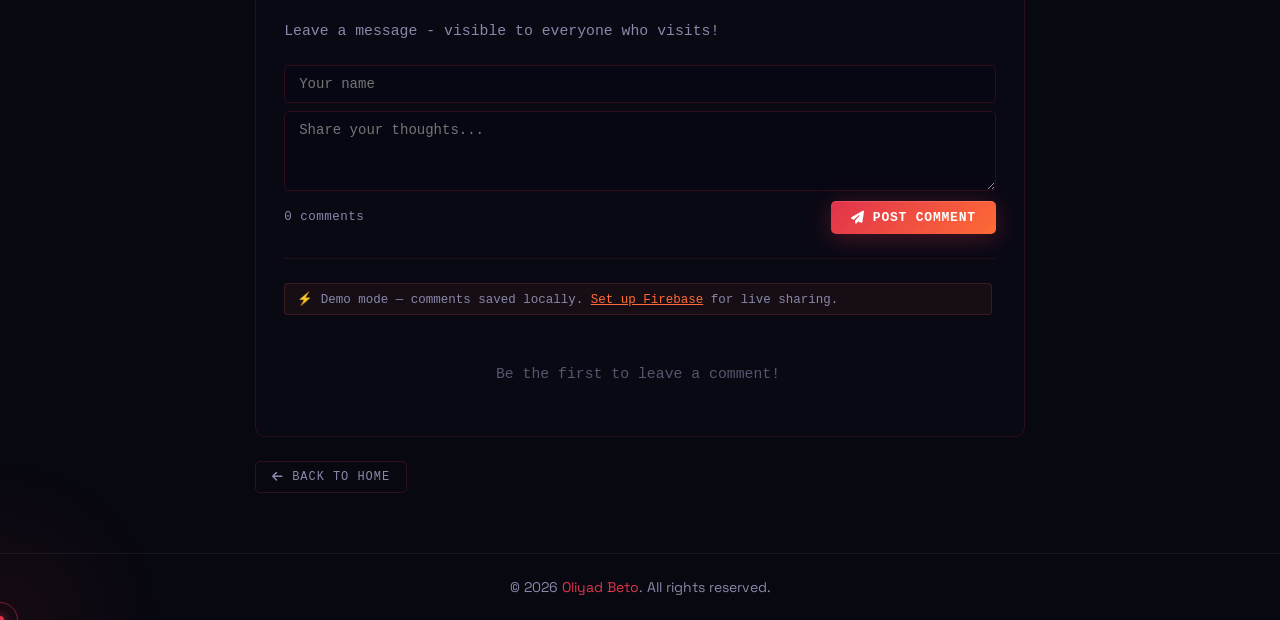
==== commit ae547b47: "Upgrade projects section to visual card grid, add 3D and interactive platforms, optimize WebP images" ====
--- a/about.html
+++ b/about.html
@@ -192,7 +192,7 @@
 </main>
 
 <footer>
-  <p>&copy; 2025 <span>Oliyad Beto</span>. All rights reserved.</p>
+  <p>&copy; 2026 <span>Oliyad Beto</span>. All rights reserved.</p>
 </footer>
 
 <script src="app.js"></script>
--- a/style.css
+++ b/style.css
@@ -1107,16 +1107,62 @@
 }
 
 /* ── PORTFOLIO / PROJECTS ── */
+.project-filters {
+  display: flex;
+  justify-content: center;
+  align-items: center;
+  flex-wrap: wrap;
+  gap: 1rem;
+  margin: 0 auto 3.5rem;
+  position: relative;
+  z-index: 5;
+}
+
+.filter-btn {
+  display: inline-flex;
+  align-items: center;
+  gap: 0.8rem;
+  padding: 0.85rem 1.9rem;
+  font-family: 'Space Grotesk', sans-serif;
+  font-size: 1.35rem;
+  font-weight: 600;
+  color: var(--text-muted);
+  background: rgba(10, 10, 22, 0.7);
+  border: 1px solid rgba(224, 51, 76, 0.22);
+  border-radius: 3rem;
+  cursor: pointer;
+  transition: all 0.25s ease;
+  backdrop-filter: blur(8px);
+}
+.filter-btn:hover {
+  color: var(--text);
+  border-color: rgba(224, 51, 76, 0.5);
+  background: rgba(224, 51, 76, 0.08);
+  transform: translateY(-2px);
+}
+.filter-btn.active {
+  color: #fff;
+  background: var(--grad);
+  border-color: transparent;
+  box-shadow: 0 0 20px rgba(224, 51, 76, 0.35);
+}
+.filter-btn i {
+  font-size: 1.25rem;
+}
+.filter-hidden {
+  display: none !important;
+}
+
 .project-grid {
   display: grid;
   grid-template-columns: repeat(2, 1fr);
-  gap: 2.4rem;
+  gap: 2.8rem;
 }
 
 .project-card {
-  background: rgba(10,10,22,0.9);
-  border: 1px solid rgba(224,51,76,0.15);
-  border-radius: 1rem;
+  background: rgba(10,10,22,0.92);
+  border: 1px solid rgba(224,51,76,0.18);
+  border-radius: 1.2rem;
   overflow: hidden;
   transition: border-color 0.35s, box-shadow 0.35s, transform 0.35s cubic-bezier(0.23,1,0.32,1);
   opacity: 0;
@@ -1125,6 +1171,64 @@
   z-index: 0;
   transform-style: preserve-3d;
   will-change: transform;
+  display: flex;
+  flex-direction: column;
+}
+
+/* Stretched-link pattern for whole card clickability */
+.project-card-link {
+  color: inherit;
+  text-decoration: none;
+}
+.project-card-link::after {
+  content: '';
+  position: absolute;
+  inset: 0;
+  z-index: 2;
+  cursor: pointer;
+}
+/* Ensure inner buttons and interactive elements take precedence over card stretched link */
+.project-card .project-actions,
+.project-card .btn,
+.project-card .project-tags,
+.project-card .tag-chip,
+.project-card .btn-disabled {
+  position: relative;
+  z-index: 5;
+}
+
+/* Featured card spanning both grid columns */
+.project-card.featured {
+  grid-column: 1 / -1;
+  display: grid;
+  grid-template-columns: 1.15fr 1fr;
+  align-items: stretch;
+}
+.project-card.featured .img-wrap {
+  aspect-ratio: auto;
+  height: 100%;
+  min-height: 320px;
+}
+.project-card.featured .img-wrap img {
+  height: 100%;
+  width: 100%;
+  object-fit: cover;
+  object-position: top;
+}
+.project-card.featured .body {
+  padding: 3.2rem 3.2rem 3rem 2.8rem;
+  display: flex;
+  flex-direction: column;
+  justify-content: center;
+}
+.project-featured-tag {
+  display: inline-block;
+  font-family: 'Courier New', monospace;
+  font-size: 1.15rem;
+  font-weight: 700;
+  letter-spacing: 0.16em;
+  color: var(--accent);
+  margin-bottom: 0.8rem;
 }
 
 /* Tilt shine overlay (injected by JS) */
@@ -1147,7 +1251,7 @@
   background: linear-gradient(90deg, transparent, var(--accent), var(--accent2), transparent);
   opacity: 0;
   transition: opacity 0.35s;
-  z-index: 2;
+  z-index: 3;
 }
 
 /* Bottom glow bar (mirror) */
@@ -1159,7 +1263,7 @@
   background: linear-gradient(90deg, transparent, rgba(224,51,76,0.4), transparent);
   opacity: 0;
   transition: opacity 0.4s 0.05s;
-  z-index: 2;
+  z-index: 3;
 }
 
 .project-card:hover {
@@ -1168,19 +1272,25 @@
 .project-card:hover::before { opacity: 1; }
 .project-card:hover::after  { opacity: 1; }
 
+/* 16:9 Image container */
 .project-card .img-wrap {
   position: relative;
   overflow: hidden;
+  aspect-ratio: 16 / 9;
+  width: 100%;
 }
 .project-card img {
-  width: 100%; height: 200px;
+  width: 100%;
+  height: 100%;
+  aspect-ratio: 16 / 9;
   object-fit: cover;
+  object-position: top;
   display: block;
   transition: transform 0.5s ease, filter 0.4s ease;
 }
 .project-card:hover img {
-  transform: scale(1.07);
-  filter: brightness(1.15) contrast(1.05);
+  transform: scale(1.05);
+  filter: brightness(1.12) contrast(1.04);
 }
 
 /* Horizontal scan line across image on hover */
@@ -1223,72 +1333,243 @@
 .project-card .overlay {
   position: absolute;
   inset: 0;
-  background: linear-gradient(to top, rgba(6,6,16,0.92) 0%, rgba(6,6,16,0.3) 50%, transparent 100%);
+  background: linear-gradient(to top, rgba(6,6,16,0.85) 0%, rgba(6,6,16,0.2) 50%, transparent 100%);
   z-index: 1;
 }
 
+/* Status badge */
+/* Project Type Badge (top-left) */
+.project-type-badge {
+  position: absolute;
+  top: 1.4rem;
+  left: 1.4rem;
+  z-index: 4;
+  display: inline-flex;
+  align-items: center;
+  padding: 0.35rem 0.95rem;
+  font-family: 'Courier New', monospace;
+  font-size: 1.05rem;
+  font-weight: 700;
+  letter-spacing: 0.12em;
+  text-transform: uppercase;
+  color: rgba(240, 240, 255, 0.88);
+  background: rgba(8, 8, 20, 0.82);
+  border: 1px solid rgba(255, 255, 255, 0.14);
+  border-radius: 0.4rem;
+  backdrop-filter: blur(8px);
+  pointer-events: none;
+}
+.status-pulse-dot.dot-cyan {
+  background: #00e5ff;
+  box-shadow: 0 0 8px #00e5ff, 0 0 16px rgba(0, 229, 255, 0.45);
+}
+.project-status-badge {
+  position: absolute;
+  top: 1.4rem;
+  right: 1.4rem;
+  z-index: 4;
+  display: inline-flex;
+  align-items: center;
+  gap: 0.6rem;
+  padding: 0.4rem 1.1rem;
+  font-family: 'Courier New', monospace;
+  font-size: 1.1rem;
+  font-weight: 700;
+  letter-spacing: 0.08em;
+  text-transform: uppercase;
+  color: var(--accent);
+  background: rgba(8, 8, 20, 0.88);
+  border: 1px solid rgba(224, 51, 76, 0.35);
+  border-radius: 2rem;
+  backdrop-filter: blur(8px);
+  pointer-events: none;
+  box-shadow: 0 4px 16px rgba(0,0,0,0.4);
+}
+.status-pulse-dot {
+  width: 7px;
+  height: 7px;
+  border-radius: 50%;
+  background: #39ff6a;
+  box-shadow: 0 0 8px #39ff6a;
+  display: inline-block;
+}
+.status-pulse-dot.dot-accent {
+  background: var(--accent2);
+  box-shadow: 0 0 8px var(--accent2);
+}
+
+/* Card Body */
 .project-card .body {
-  padding: 2rem 2rem 2.4rem;
+  padding: 2.2rem 2.4rem 2.6rem;
   position: relative;
   z-index: 1;
-  transition: transform 0.35s cubic-bezier(0.23,1,0.32,1);
-}
-.project-card:hover .body {
-  transform: translateY(-2px);
+  display: flex;
+  flex-direction: column;
+  flex-grow: 1;
 }
 
 .project-card h2 {
   font-family: 'Syne', sans-serif;
-  font-size: 1.9rem;
+  font-size: 2.1rem;
   font-weight: 700;
   color: var(--text);
-  margin-bottom: 0.3rem;
-  transition: color 0.25s;
-}
-.project-card:hover h2 { color: #fff; }
-
-/* Tech data line under title — slides in on hover */
-.project-card .tech-line {
-  font-family: 'Courier New', monospace;
-  font-size: 1.05rem;
-  color: rgba(224,51,76,0.7);
-  letter-spacing: 0.1em;
-  margin-bottom: 0.8rem;
-  max-height: 0;
+  margin-bottom: 1.2rem;
+  line-height: 1.25;
+}
+.project-card:hover h2,
+.project-card:hover .project-card-link {
+  color: #fff;
+}
+
+/* Mini case study typography */
+.project-case-study {
+  display: flex;
+  flex-direction: column;
+  gap: 0.8rem;
+  margin-bottom: 1.6rem;
+  flex-grow: 1;
+}
+.cs-row {
+  font-family: 'Space Grotesk', sans-serif;
+  font-size: 1.35rem;
+  line-height: 1.65;
+  color: var(--text-muted);
+}
+.cs-label {
+  font-family: 'Courier New', monospace;
+  font-size: 1.15rem;
+  font-weight: 700;
+  letter-spacing: 0.04em;
+  color: var(--accent);
+  text-transform: uppercase;
+  margin-right: 0.4rem;
+}
+
+/* Tag chips */
+.project-tags {
+  display: flex;
+  flex-wrap: wrap;
+  gap: 0.7rem;
+  margin-top: auto;
+  padding-top: 0.8rem;
+}
+
+.tag-chip {
+  font-size: 1.2rem;
+  padding: 0.35rem 0.95rem;
+  background: rgba(224,51,76,0.08);
+  border: 1px solid rgba(224,51,76,0.22);
+  border-radius: 0.35rem;
+  color: var(--accent);
+  font-weight: 600;
+  font-family: 'Courier New', monospace;
+  letter-spacing: 0.04em;
+  transition: all 0.2s ease;
+}
+.tag-chip:hover {
+  background: rgba(224,51,76,0.18);
+  border-color: rgba(224,51,76,0.45);
+}
+
+/* Project Actions */
+.project-actions {
+  display: flex;
+  flex-wrap: wrap;
+  gap: 1rem;
+  align-items: center;
+  margin-top: 1.8rem;
+}
+
+/* Button Classes */
+.btn-sm {
+  font-size: 1.3rem;
+  padding: 0.75rem 1.6rem;
+}
+.btn-disabled {
+  opacity: 0.55;
+  cursor: not-allowed !important;
+  pointer-events: none;
+  border-style: dashed;
+}
+
+/* Call to Action Section */
+.projects-cta-section {
+  margin-top: 6rem;
+  display: flex;
+  flex-direction: column;
+  align-items: center;
+  text-align: center;
+  gap: 2.4rem;
+}
+.cta-inner {
+  width: 100%;
+  max-width: 820px;
+  background: rgba(10, 10, 22, 0.82);
+  border: 1px solid rgba(224, 51, 76, 0.25);
+  border-radius: 1.4rem;
+  padding: 4.2rem 3.5rem;
+  backdrop-filter: blur(12px);
+  position: relative;
   overflow: hidden;
-  opacity: 0;
-  transition: max-height 0.3s ease, opacity 0.3s ease;
-}
-.project-card:hover .tech-line {
-  max-height: 2rem;
-  opacity: 1;
-}
-
-.project-card p {
-  font-size: 1.4rem;
-  line-height: 1.7;
+  box-shadow: 0 10px 40px rgba(0, 0, 0, 0.45);
+}
+.cta-inner::before {
+  content: '';
+  position: absolute;
+  top: 0; left: 0; right: 0;
+  height: 2px;
+  background: linear-gradient(90deg, transparent, var(--accent), var(--accent2), transparent);
+}
+.cta-tag {
+  display: inline-block;
+  font-family: 'Courier New', monospace;
+  font-size: 1.2rem;
+  font-weight: 700;
+  letter-spacing: 0.16em;
+  color: var(--accent);
+  margin-bottom: 1rem;
+}
+.cta-title {
+  font-family: 'Syne', sans-serif;
+  font-size: 3.2rem;
+  font-weight: 800;
+  color: var(--text);
+  margin-bottom: 1.2rem;
+  line-height: 1.2;
+}
+.cta-title .highlight {
+  background: var(--grad);
+  -webkit-background-clip: text;
+  -webkit-text-fill-color: transparent;
+  background-clip: text;
+}
+.cta-desc {
+  font-family: 'Space Grotesk', sans-serif;
+  font-size: 1.55rem;
   color: var(--text-muted);
-  margin-bottom: 1.4rem;
-  font-family: 'Courier New', monospace;
-}
-
-.project-tags {
+  max-width: 580px;
+  margin: 0 auto 2.8rem;
+  line-height: 1.6;
+}
+.cta-buttons {
   display: flex;
   flex-wrap: wrap;
-  gap: 0.6rem;
-  margin-bottom: 1.6rem;
-}
-
-.tag-chip {
-  font-size: 1.05rem;
-  padding: 0.25rem 0.85rem;
-  background: rgba(224,51,76,0.08);
-  border: 1px solid rgba(224,51,76,0.2);
-  border-radius: 0.3rem;
-  color: var(--accent);
-  font-weight: 600;
-  font-family: 'Courier New', monospace;
-  letter-spacing: 0.04em;
+  justify-content: center;
+  gap: 1.4rem;
+}
+.back-link {
+  font-family: 'Courier New', monospace;
+  font-size: 1.3rem;
+  color: var(--text-muted);
+  text-decoration: none;
+  display: inline-flex;
+  align-items: center;
+  gap: 0.7rem;
+  transition: color 0.2s, transform 0.2s;
+}
+.back-link:hover {
+  color: var(--accent);
+  transform: translateX(-4px);
 }
 
 /* ── EXPERIENCE ── */
@@ -1837,25 +2118,84 @@
 body.light-mode .bar-track { background: rgba(0,0,0,0.07); }
 
 /* ── Project cards ── */
+body.light-mode .filter-btn {
+  background: #ffffff;
+  border-color: rgba(0, 0, 0, 0.12);
+  color: #52526a;
+  box-shadow: 0 2px 8px rgba(0, 0, 0, 0.05);
+}
+body.light-mode .filter-btn:hover {
+  border-color: var(--accent);
+  color: var(--accent);
+}
+body.light-mode .filter-btn.active {
+  color: #ffffff;
+  background: var(--grad);
+  box-shadow: 0 4px 16px rgba(224, 51, 76, 0.25);
+}
 body.light-mode .project-card {
   background: #ffffff;
-  border-color: rgba(0,0,0,0.08);
-  box-shadow: 0 2px 20px rgba(0,0,0,0.06);
+  border-color: rgba(0, 0, 0, 0.09);
+  box-shadow: 0 4px 24px rgba(0, 0, 0, 0.06);
 }
 body.light-mode .project-card:hover {
-  border-color: rgba(224,51,76,0.28);
-  box-shadow: 0 0 36px rgba(224,51,76,0.07), 0 14px 36px rgba(0,0,0,0.09);
-}
-body.light-mode .project-card h2 { color: #0c0c18; }
-body.light-mode .project-card p  { color: #52526a; }
+  border-color: rgba(224, 51, 76, 0.35);
+  box-shadow: 0 10px 36px rgba(224, 51, 76, 0.08), 0 14px 40px rgba(0, 0, 0, 0.08);
+}
+body.light-mode .project-card h2,
+body.light-mode .project-card .project-card-link {
+  color: #0c0c18;
+}
+body.light-mode .project-card:hover h2,
+body.light-mode .project-card:hover .project-card-link {
+  color: var(--accent);
+}
+body.light-mode .cs-row {
+  color: #4a4a62;
+}
+body.light-mode .cs-label {
+  color: #c9253c;
+}
+body.light-mode .project-type-badge {
+  background: rgba(255, 255, 255, 0.92);
+  border-color: rgba(0, 0, 0, 0.14);
+  color: #33334a;
+}
+body.light-mode .project-status-badge {
+  background: rgba(255, 255, 255, 0.95);
+  border-color: rgba(224, 51, 76, 0.25);
+  color: #c9253c;
+  box-shadow: 0 2px 10px rgba(0,0,0,0.08);
+}
+body.light-mode .tag-chip {
+  background: rgba(224, 51, 76, 0.06);
+  border-color: rgba(224, 51, 76, 0.2);
+  color: #c9253c;
+}
 body.light-mode .project-card .overlay {
   background: linear-gradient(to top, rgba(247,247,251,0.65) 0%, transparent 100%);
 }
-
-/* ── Tag chips ── */
-body.light-mode .tag-chip {
-  background: rgba(224,51,76,0.06);
-  border-color: rgba(224,51,76,0.16);
+body.light-mode .cta-inner {
+  background: #ffffff;
+  border-color: rgba(224, 51, 76, 0.2);
+  box-shadow: 0 10px 40px rgba(0, 0, 0, 0.07);
+}
+body.light-mode .cta-title {
+  color: #0c0c18;
+}
+body.light-mode .cta-desc {
+  color: #52526a;
+}
+body.light-mode .back-link {
+  color: #666688;
+}
+body.light-mode .back-link:hover {
+  color: var(--accent);
+}
+body.light-mode .btn-disabled {
+  background: rgba(0,0,0,0.03);
+  border-color: rgba(0,0,0,0.15);
+  color: #888899;
 }
 
 /* ── Timeline ── */
@@ -1980,6 +2320,21 @@
   .project-grid,
   .testimonials-grid { grid-template-columns: 1fr; }
 
+  /* ── FEATURED PROJECT CARD RESPONSIVE ── */
+  .project-card.featured {
+    grid-column: auto;
+    display: flex;
+    flex-direction: column;
+  }
+  .project-card.featured .img-wrap {
+    aspect-ratio: 16 / 9;
+    height: auto;
+    min-height: auto;
+  }
+  .project-card.featured .body {
+    padding: 2.2rem 2.2rem 2.5rem;
+  }
+
   .skills-top-grid { grid-template-columns: 1fr 1fr; }
   .bars-grid       { grid-template-columns: 1fr; }
   .hcf-row         { grid-template-columns: 1fr; }
@@ -2303,9 +2658,15 @@
   .card h2 { font-size: 1.6rem; }
 
   /* ── PROJECT CARDS ── */
-  .project-card img { height: 170px; }
-  .project-card .body { padding: 1.6rem 1.6rem 2rem; }
-  .project-card h2 { font-size: 1.7rem; }
+  .project-card .img-wrap { aspect-ratio: 16 / 9; }
+  .project-card img { height: 100%; aspect-ratio: 16 / 9; }
+  .project-card .body { padding: 1.8rem 1.8rem 2.2rem; }
+  .project-card h2 { font-size: 1.8rem; }
+  .cta-inner { padding: 3rem 2rem; }
+  .cta-title { font-size: 2.5rem; }
+  .cta-desc { font-size: 1.4rem; }
+  .cta-buttons { flex-direction: column; width: 100%; }
+  .cta-buttons .btn { width: 100%; justify-content: center; }
 
   /* ── PAGE HEADER ── */
   .page-section { padding: 10rem 1.5rem 3rem; }
@@ -2350,10 +2711,9 @@
   .orb-label  { font-size: 1rem; }
 
   /* ── PROJECT CARDS ── */
-  .project-card img   { height: 150px; }
-  .project-card h2    { font-size: 1.55rem; }
-  .project-card p     { font-size: 1.3rem; }
-  .tag-chip           { font-size: 1.05rem; padding: 0.3rem 0.7rem; }
+  .project-card img   { height: 100%; aspect-ratio: 16 / 9; }
+  .project-card h2    { font-size: 1.65rem; }
+  .tag-chip           { font-size: 1.15rem; padding: 0.3rem 0.8rem; }
 
   /* ── PAGE HEADER ── */
   .page-header h1 { font-size: 2.6rem; }
@@ -2935,3 +3295,31 @@
   .term-kv-list { font-size: 1.2rem; }
   .kv-key { min-width: 7.5rem; }
 }
+
+
+/* ══════════════════════════════════════════
+   ACCESSIBILITY & PREFERS-REDUCED-MOTION
+══════════════════════════════════════════ */
+:focus-visible {
+  outline: 2px solid var(--accent) !important;
+  outline-offset: 3px !important;
+}
+
+@media (prefers-reduced-motion: reduce) {
+  *, *::before, *::after {
+    animation-duration: 0.001ms !important;
+    animation-iteration-count: 1 !important;
+    transition-duration: 0.001ms !important;
+    scroll-behavior: auto !important;
+  }
+  .project-card .img-wrap::before,
+  .project-card:hover .img-wrap::before {
+    animation: none !important;
+    display: none !important;
+  }
+  .project-card img,
+  .project-card:hover img {
+    transform: none !important;
+    transition: none !important;
+  }
+}
